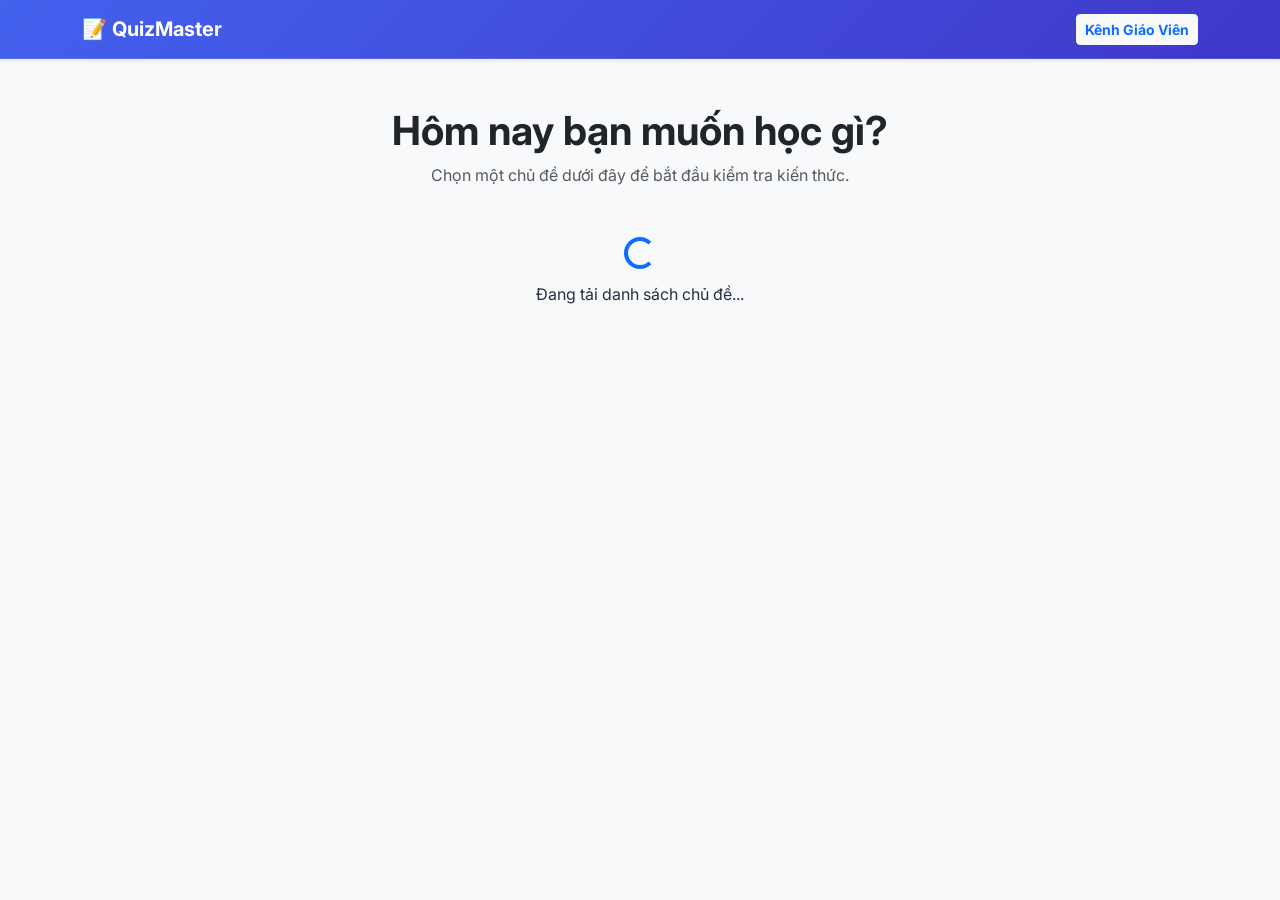
==== index.html @ 3866abd4 "Hoàn thiện giao diện và API" ====
<!doctype html>
<html lang="vi">
  <head>
    <meta charset="UTF-8" />
    <meta name="viewport" content="width=device-width, initial-scale=1.0" />
    <title>QuizMaster - Hệ thống luyện thi</title>
    <link
      href="https://cdn.jsdelivr.net/npm/bootstrap@5.3.0/dist/css/bootstrap.min.css"
      rel="stylesheet"
    />
    <link
      href="https://fonts.googleapis.com/css2?family=Inter:wght@400;600;700&display=swap"
      rel="stylesheet"
    />
    <link
      rel="stylesheet"
      href="https://cdn.jsdelivr.net/npm/bootstrap-icons@1.11.0/font/bootstrap-icons.css"
    />
    <link rel="stylesheet" href="css/style.css" />
  </head>
  <body class="bg-light" style="font-family: &quot;Inter&quot;, sans-serif">
    <nav class="navbar navbar-expand-lg navbar-dark bg-primary shadow-sm mb-5">
      <div class="container">
        <a class="navbar-brand fw-bold" href="index.html">📝 QuizMaster</a>
        <div class="ms-auto">
          <a href="admin.html" class="btn btn-light btn-sm fw-bold text-primary"
            >Kênh Giáo Viên</a
          >
        </div>
      </div>
    </nav>

    <div class="container">
      <div id="topic-container">
        <div class="text-center mb-5">
          <h1 class="fw-bold text-dark">Hôm nay bạn muốn học gì?</h1>
          <p class="text-muted">
            Chọn một chủ đề dưới đây để bắt đầu kiểm tra kiến thức.
          </p>
        </div>
        <div id="topic-list" class="row g-4">
          <div class="col-12 text-center">
            <div class="spinner-border text-primary" role="status"></div>
            <p class="mt-2">Đang tải danh sách chủ đề...</p>
          </div>
        </div>
      </div>

      <div id="quiz-section" class="d-none">
        <div class="row justify-content-center">
          <div class="col-lg-8">
            <div class="card shadow-sm border-0 mb-4">
              <div
                class="card-header bg-white py-3 d-flex justify-content-between align-items-center"
              >
                <h4 id="quiz-title" class="mb-0 fw-bold text-primary">
                  Tiêu đề bài thi
                </h4>
                <span class="badge bg-primary text-white px-3 py-2 border"
                  >Đang diễn ra</span
                >
              </div>
              <div class="card-body p-4">
                <div id="question-container"></div>
                <div class="text-center mt-4">
                  <button
                    id="btn-submit"
                    class="btn btn-success btn-lg px-5 fw-bold shadow"
                  >
                    <i class="bi bi-send-fill"></i> Nộp bài ngay
                  </button>
                </div>
              </div>
            </div>
          </div>
        </div>
      </div>
    </div>

    <div
      class="modal fade"
      id="resultModal"
      data-bs-backdrop="static"
      tabindex="-1"
    >
      <div class="modal-dialog modal-dialog-centered">
        <div class="modal-content border-0 shadow">
          <div class="modal-header bg-primary text-white border-0">
            <h5 class="modal-title fw-bold">Kết quả bài làm</h5>
          </div>
          <div class="modal-body text-center py-5" id="result-body"></div>
          <div class="modal-footer border-0 justify-content-center">
            <button
              type="button"
              class="btn btn-primary px-4 fw-bold"
              onclick="location.reload()"
            >
              <i class="bi bi-arrow-repeat"></i> Hoàn thành & Quay lại
            </button>
          </div>
        </div>
      </div>
    </div>

    <script src="https://code.jquery.com/jquery-3.6.0.min.js"></script>
    <script src="https://cdn.jsdelivr.net/npm/bootstrap@5.3.0/dist/js/bootstrap.bundle.min.js"></script>
    <script src="js/api.js"></script>
    <script src="js/utils.js"></script>
    <script src="js/main.js"></script>
  </body>
</html>
---- css/style.css ----
/* Tông màu chủ đạo */
:root {
    --primary-color: #4361ee;
    --secondary-color: #3f37c9;
    --success-color: #4cc9f0;
    --bg-light: #f8f9fa;
    --text-dark: #2b2d42;
}

body {
    background-color: var(--bg-light);
    color: var(--text-dark);
    line-height: 1.6;
}

/* Navbar hiện đại */
.navbar {
    background: linear-gradient(135deg, var(--primary-color), var(--secondary-color)) !important;
    backdrop-filter: blur(10px);
    border-bottom: 1px solid rgba(255, 255, 255, 0.1);
}

/* Hiệu ứng cho Card chủ đề */
.topic-card {
    border: none;
    border-radius: 15px;
    transition: all 0.3s ease;
    background: #ffffff;
    cursor: pointer;
}

.topic-card:hover {
    transform: translateY(-10px);
    box-shadow: 0 15px 30px rgba(0, 0, 0, 0.1) !important;
}

.topic-icon {
    width: 60px;
    height: 60px;
    background: rgba(67, 97, 238, 0.1);
    color: var(--primary-color);
    border-radius: 50%;
    display: flex;
    align-items: center;
    justify-content: center;
    margin: 0 auto 15px;
    font-size: 1.5rem;
}

/* Giao diện câu hỏi */
.question-card {
    border-radius: 12px;
    border-left: 5px solid var(--primary-color) !important;
    margin-bottom: 20px;
}

.form-check {
    padding: 12px 15px 12px 40px;
    margin-bottom: 10px;
    border-radius: 8px;
    border: 1px solid #edf2f7;
    transition: all 0.2s;
}

.form-check:hover {
    background-color: #f1f5ff;
    border-color: var(--primary-color);
}

.form-check-input:checked+.form-check-label {
    color: var(--primary-color);
    font-weight: 600;
}

/* Nút bấm */
.btn-primary {
    background-color: var(--primary-color);
    border: none;
    border-radius: 8px;
    padding: 10px 25px;
    font-weight: 600;
}

.btn-primary:hover {
    background-color: var(--secondary-color);
    box-shadow: 0 5px 15px rgba(67, 97, 238, 0.4);
}

/* Modal kết quả xịn xò */
.modal-content {
    border-radius: 20px;
    border: none;
}

#result-body h2 {
    font-size: 3rem;
    background: -webkit-linear-gradient(var(--primary-color), var(--success-color));
    -webkit-text-fill-color: transparent;
}
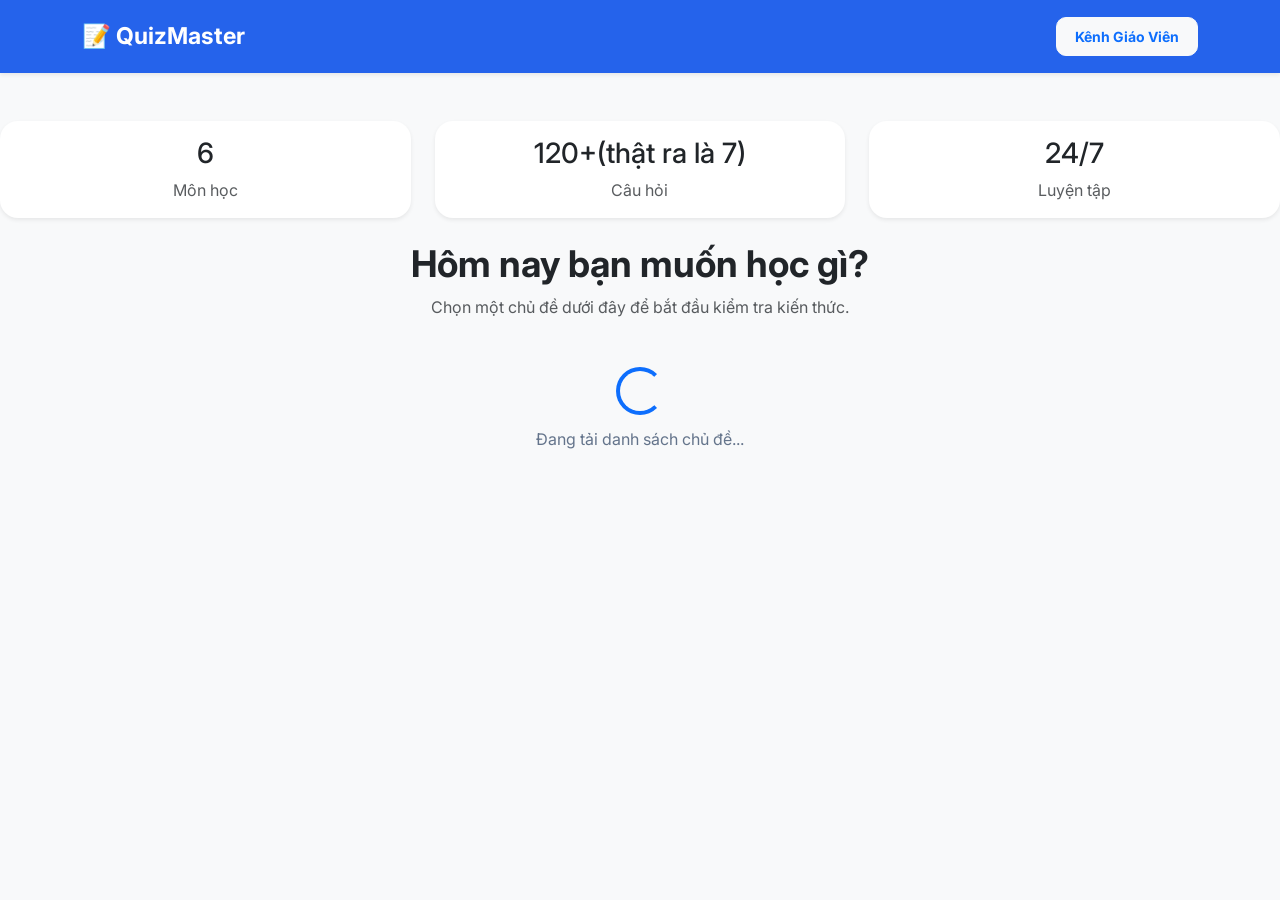
==== commit 6d7758a3: "tiếp tục chỉnh sửa giao diện" ====
--- a/index.html
+++ b/index.html
@@ -29,7 +29,27 @@
         </div>
       </div>
     </nav>
+    <div class="row mb-4">
+      <div class="col-md-4">
+        <div class="card border-0 shadow-sm p-3 text-center">
+          <h3>6</h3>
+          <p class="text-muted mb-0">Môn học</p>
+        </div>
+      </div>
 
+      <div class="col-md-4">
+        <div class="card border-0 shadow-sm p-3 text-center">
+          <h3>120+(thật ra là 7)</h3>
+          <p class="text-muted mb-0">Câu hỏi</p>
+        </div>
+      </div>
+      <div class="col-md-4">
+        <div class="card border-0 shadow-sm p-3 text-center">
+          <h3>24/7</h3>
+          <p class="text-muted mb-0">Luyện tập</p>
+        </div>
+      </div>
+    </div>
     <div class="container">
       <div id="topic-container">
         <div class="text-center mb-5">
--- a/css/style.css
+++ b/css/style.css
@@ -1,99 +1,219 @@
-/* Tông màu chủ đạo */
-:root {
-    --primary-color: #4361ee;
-    --secondary-color: #3f37c9;
-    --success-color: #4cc9f0;
-    --bg-light: #f8f9fa;
-    --text-dark: #2b2d42;
-}
-
+/* ===== BODY ===== */
 body {
-    background-color: var(--bg-light);
-    color: var(--text-dark);
-    line-height: 1.6;
-}
-
-/* Navbar hiện đại */
+  background: #f3f6fb;
+  font-family: "Inter", sans-serif;
+  color: #1e293b;
+}
+
+/* ===== NAVBAR ===== */
 .navbar {
-    background: linear-gradient(135deg, var(--primary-color), var(--secondary-color)) !important;
-    backdrop-filter: blur(10px);
-    border-bottom: 1px solid rgba(255, 255, 255, 0.1);
-}
-
-/* Hiệu ứng cho Card chủ đề */
+  background: #2563eb !important;
+  padding: 14px 0;
+  box-shadow: 0 2px 10px rgba(0, 0, 0, 0.08);
+}
+
+.navbar-brand {
+  font-size: 1.45rem;
+  font-weight: 700;
+}
+
+.navbar .btn-light {
+  border-radius: 10px;
+  font-weight: 600;
+  padding: 8px 18px;
+  transition: 0.2s;
+}
+
+.navbar .btn-light:hover {
+  transform: translateY(-2px);
+}
+
+/* ===== HEADER ===== */
+#topic-container h1 {
+  font-size: 2.3rem;
+  font-weight: 700;
+  color: #0f172a;
+}
+
+#topic-container p {
+  color: #64748b;
+  font-size: 1rem;
+}
+
+/* ===== TOPIC CARD ===== */
 .topic-card {
-    border: none;
-    border-radius: 15px;
-    transition: all 0.3s ease;
-    background: #ffffff;
-    cursor: pointer;
+  background: white;
+  border-radius: 16px;
+  padding: 24px;
+  border: 1px solid #e2e8f0;
+  transition: 0.25s ease;
+  height: 100%;
 }
 
 .topic-card:hover {
-    transform: translateY(-10px);
-    box-shadow: 0 15px 30px rgba(0, 0, 0, 0.1) !important;
+  transform: translateY(-5px);
+  border-color: #2563eb;
+  box-shadow: 0 10px 24px rgba(37, 99, 235, 0.12);
 }
 
 .topic-icon {
-    width: 60px;
-    height: 60px;
-    background: rgba(67, 97, 238, 0.1);
-    color: var(--primary-color);
-    border-radius: 50%;
-    display: flex;
-    align-items: center;
-    justify-content: center;
-    margin: 0 auto 15px;
-    font-size: 1.5rem;
-}
-
-/* Giao diện câu hỏi */
-.question-card {
-    border-radius: 12px;
-    border-left: 5px solid var(--primary-color) !important;
-    margin-bottom: 20px;
-}
-
+  width: 60px;
+  height: 60px;
+  border-radius: 14px;
+  background: #eff6ff;
+  color: #2563eb;
+  display: flex;
+  align-items: center;
+  justify-content: center;
+  font-size: 28px;
+  margin-bottom: 18px;
+}
+
+.topic-title {
+  font-size: 1.2rem;
+  font-weight: 700;
+  margin-bottom: 8px;
+}
+
+.topic-desc {
+  color: #64748b;
+  font-size: 0.95rem;
+  margin-bottom: 18px;
+}
+
+.topic-btn {
+  width: 100%;
+  border-radius: 10px;
+  font-weight: 600;
+  padding: 10px;
+}
+
+/* ===== QUIZ SECTION ===== */
+.card {
+  border: none !important;
+  border-radius: 18px !important;
+  overflow: hidden;
+  box-shadow: 0 4px 18px rgba(0, 0, 0, 0.06);
+}
+
+.card-header {
+  background: white !important;
+  border-bottom: 1px solid #e2e8f0;
+}
+
+#quiz-title {
+  font-size: 1.35rem;
+  font-weight: 700;
+}
+
+.badge {
+  border-radius: 999px;
+  font-size: 0.85rem;
+  padding: 10px 14px;
+}
+
+/* ===== QUESTION ===== */
+.question-box {
+  background: #ffffff;
+  border: 1px solid #e2e8f0;
+  border-radius: 14px;
+  padding: 22px;
+  margin-bottom: 22px;
+}
+
+.question-title {
+  font-size: 1.05rem;
+  font-weight: 700;
+  margin-bottom: 18px;
+  color: #0f172a;
+}
+
+/* ===== ANSWER ===== */
 .form-check {
-    padding: 12px 15px 12px 40px;
-    margin-bottom: 10px;
-    border-radius: 8px;
-    border: 1px solid #edf2f7;
-    transition: all 0.2s;
+  border: 1px solid #dbe4f0;
+  border-radius: 12px;
+  padding: 14px 16px;
+  margin-bottom: 12px;
+  transition: all 0.2s ease;
+  background: #fff;
 }
 
 .form-check:hover {
-    background-color: #f1f5ff;
-    border-color: var(--primary-color);
-}
-
-.form-check-input:checked+.form-check-label {
-    color: var(--primary-color);
-    font-weight: 600;
-}
-
-/* Nút bấm */
-.btn-primary {
-    background-color: var(--primary-color);
-    border: none;
-    border-radius: 8px;
-    padding: 10px 25px;
-    font-weight: 600;
-}
-
-.btn-primary:hover {
-    background-color: var(--secondary-color);
-    box-shadow: 0 5px 15px rgba(67, 97, 238, 0.4);
-}
-
-/* Modal kết quả xịn xò */
+  border-color: #2563eb;
+  background: #f8fbff;
+}
+
+.form-check-input {
+  margin-top: 6px;
+  cursor: pointer;
+}
+
+.form-check-label {
+  width: 100%;
+  cursor: pointer;
+  padding-left: 6px;
+  font-weight: 500;
+}
+
+/* ===== BUTTON ===== */
+#btn-submit {
+  background: #2563eb;
+  border: none;
+  border-radius: 12px;
+  padding: 14px 34px;
+  font-weight: 700;
+  transition: 0.2s;
+}
+
+#btn-submit:hover {
+  background: #1d4ed8;
+  transform: translateY(-2px);
+}
+
+/* ===== RESULT MODAL ===== */
 .modal-content {
-    border-radius: 20px;
-    border: none;
+  border-radius: 20px;
+}
+
+.modal-header {
+  background: #2563eb !important;
 }
 
 #result-body h2 {
-    font-size: 3rem;
-    background: -webkit-linear-gradient(var(--primary-color), var(--success-color));
-    -webkit-text-fill-color: transparent;
-}+  font-size: 2rem;
+  font-weight: 700;
+  color: #2563eb;
+}
+
+#result-body p {
+  color: #64748b;
+}
+
+/* ===== LOADING ===== */
+.spinner-border {
+  width: 3rem;
+  height: 3rem;
+}
+
+/* ===== RESPONSIVE ===== */
+@media (max-width: 768px) {
+  #topic-container h1 {
+    font-size: 1.8rem;
+  }
+
+  .card-body {
+    padding: 20px !important;
+  }
+
+  #btn-submit {
+    width: 100%;
+  }
+}
+.card {
+    transition: all 0.25s ease;
+}
+
+.card:hover {
+    transform: translateY(-6px);
+    box-shadow: 0 12px 24px rgba(0, 0, 0, 0.08)
+};
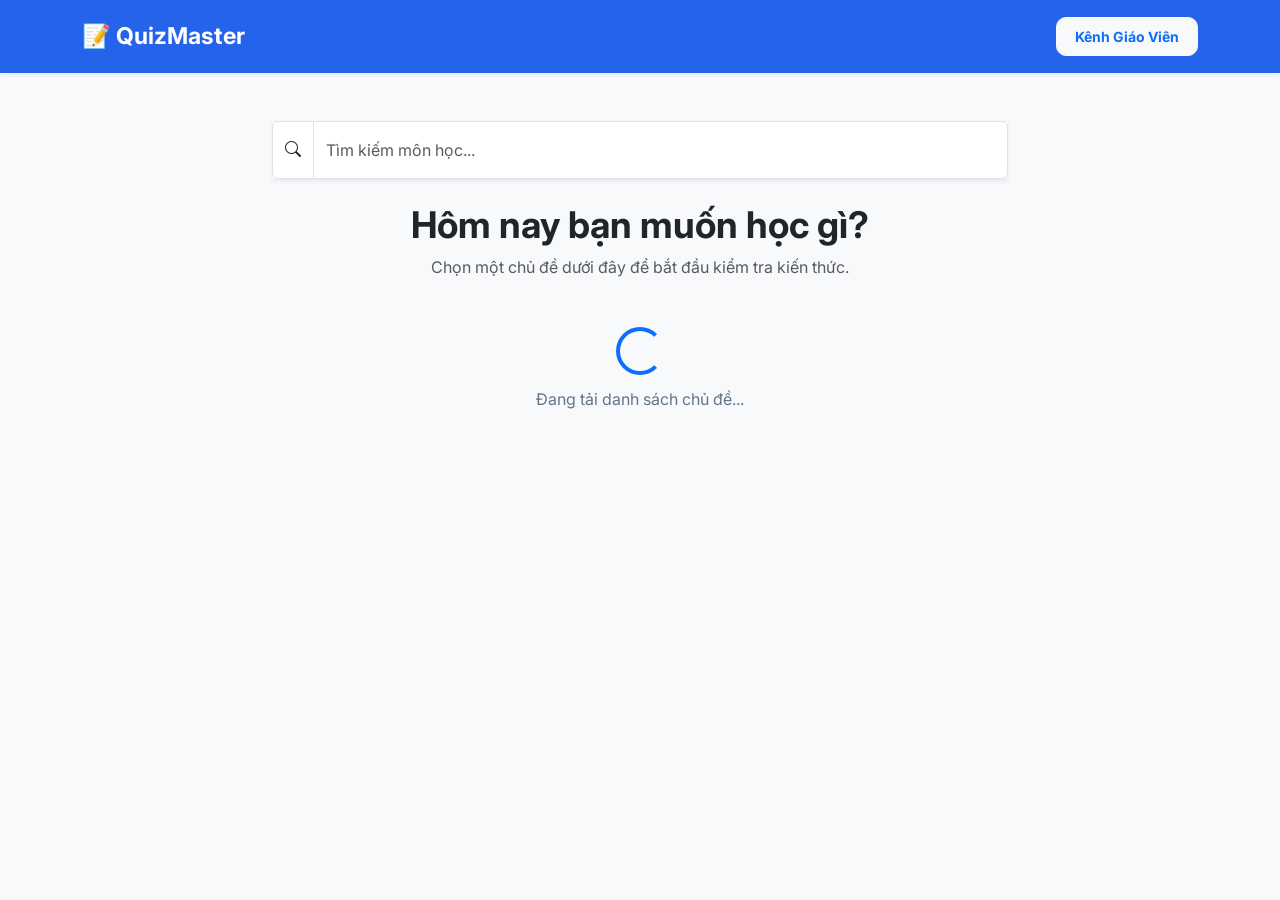
==== commit bbefced2: "thêm thanh tìm kiếm xóa phần thống kê" ====
--- a/index.html
+++ b/index.html
@@ -29,24 +29,21 @@
         </div>
       </div>
     </nav>
-    <div class="row mb-4">
-      <div class="col-md-4">
-        <div class="card border-0 shadow-sm p-3 text-center">
-          <h3>6</h3>
-          <p class="text-muted mb-0">Môn học</p>
-        </div>
-      </div>
+    <div class="container mb-4">
+      <div class="row justify-content-center">
+        <div class="col-md-8">
+          <div class="input-group shadow-sm">
+            <span class="input-group-text bg-white">
+              <i class="bi bi-search"></i>
+            </span>
 
-      <div class="col-md-4">
-        <div class="card border-0 shadow-sm p-3 text-center">
-          <h3>120+(thật ra là 7)</h3>
-          <p class="text-muted mb-0">Câu hỏi</p>
-        </div>
-      </div>
-      <div class="col-md-4">
-        <div class="card border-0 shadow-sm p-3 text-center">
-          <h3>24/7</h3>
-          <p class="text-muted mb-0">Luyện tập</p>
+            <input
+              type="text"
+              id="searchSubject"
+              class="form-control py-3"
+              placeholder="Tìm kiếm môn học..."
+            />
+          </div>
         </div>
       </div>
     </div>
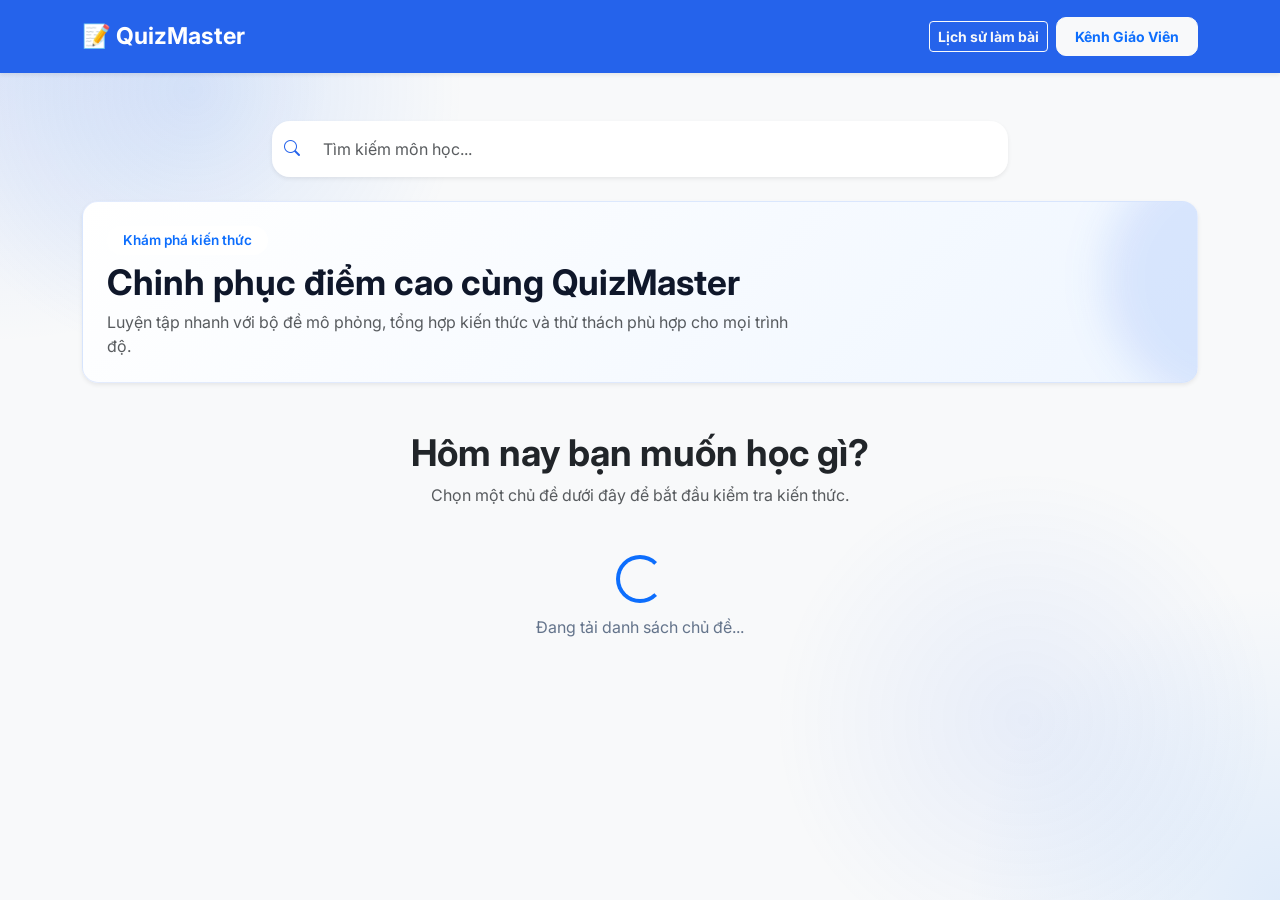
==== commit ea6e5b5c: "sửa lại giao diện thêm thanh tìm kiếm" ====
--- a/index.html
+++ b/index.html
@@ -22,7 +22,14 @@
     <nav class="navbar navbar-expand-lg navbar-dark bg-primary shadow-sm mb-5">
       <div class="container">
         <a class="navbar-brand fw-bold" href="index.html">📝 QuizMaster</a>
-        <div class="ms-auto">
+        <div class="ms-auto d-flex align-items-center gap-2">
+          <button
+            id="historyButton"
+            type="button"
+            class="btn btn-outline-light btn-sm fw-bold"
+          >
+            Lịch sử làm bài
+          </button>
           <a href="admin.html" class="btn btn-light btn-sm fw-bold text-primary"
             >Kênh Giáo Viên</a
           >
@@ -49,6 +56,25 @@
     </div>
     <div class="container">
       <div id="topic-container">
+        <div
+          class="hero-banner position-relative overflow-hidden rounded-4 p-4 mb-5 shadow-sm"
+        >
+          <div class="row align-items-center">
+            <div class="col-lg-8">
+              <span
+                class="badge bg-white text-primary mb-2 py-2 px-3 fw-semibold"
+                >Khám phá kiến thức</span
+              >
+              <h2 class="hero-title fw-bold mb-2">
+                Chinh phục điểm cao cùng QuizMaster
+              </h2>
+              <p class="text-muted mb-0">
+                Luyện tập nhanh với bộ đề mô phỏng, tổng hợp kiến thức và thử
+                thách phù hợp cho mọi trình độ.
+              </p>
+            </div>
+          </div>
+        </div>
         <div class="text-center mb-5">
           <h1 class="fw-bold text-dark">Hôm nay bạn muốn học gì?</h1>
           <p class="text-muted">
@@ -119,6 +145,54 @@
       </div>
     </div>
 
+    <div class="modal fade" id="historyModal" tabindex="-1">
+      <div class="modal-dialog modal-xl modal-dialog-centered">
+        <div class="modal-content border-0 shadow">
+          <div class="modal-header bg-primary text-white border-0">
+            <h5 class="modal-title fw-bold">Lịch sử làm bài</h5>
+            <button
+              type="button"
+              class="btn-close btn-close-white"
+              data-bs-dismiss="modal"
+              aria-label="Đóng"
+            ></button>
+          </div>
+          <div class="modal-body p-4">
+            <div id="history-loading" class="text-center py-5">
+              <div class="spinner-border text-primary" role="status"></div>
+              <p class="mt-3 mb-0">Đang tải lịch sử...</p>
+            </div>
+            <div id="history-content" class="d-none">
+              <div class="table-responsive">
+                <table class="table table-hover align-middle mb-0">
+                  <thead>
+                    <tr>
+                      <th>Ngày giờ</th>
+                      <th>Môn học</th>
+                      <th>Điểm</th>
+                    </tr>
+                  </thead>
+                  <tbody id="history-table-body"></tbody>
+                </table>
+              </div>
+              <p id="history-empty" class="text-muted text-center mt-4 d-none">
+                Chưa có lịch sử làm bài nào.
+              </p>
+            </div>
+          </div>
+          <div class="modal-footer border-0 justify-content-end">
+            <button
+              type="button"
+              class="btn btn-secondary px-4 fw-bold"
+              data-bs-dismiss="modal"
+            >
+              Đóng
+            </button>
+          </div>
+        </div>
+      </div>
+    </div>
+
     <script src="https://code.jquery.com/jquery-3.6.0.min.js"></script>
     <script src="https://cdn.jsdelivr.net/npm/bootstrap@5.3.0/dist/js/bootstrap.bundle.min.js"></script>
     <script src="js/api.js"></script>
--- a/css/style.css
+++ b/css/style.css
@@ -1,8 +1,77 @@
 /* ===== BODY ===== */
 body {
-  background: #f3f6fb;
+  background: radial-gradient(circle at top left, rgba(37, 99, 235, 0.13), transparent 22%),
+              radial-gradient(circle at bottom right, rgba(96, 165, 250, 0.16), transparent 20%),
+              #f8fbff;
   font-family: "Inter", sans-serif;
   color: #1e293b;
+  min-height: 100vh;
+}
+
+body::before {
+  content: "";
+  position: fixed;
+  left: 0;
+  top: 0;
+  width: 100%;
+  height: 100%;
+  pointer-events: none;
+  background-image: radial-gradient(circle at 15% 10%, rgba(59, 130, 246, 0.14), transparent 20%),
+                    radial-gradient(circle at 80% 80%, rgba(37, 99, 235, 0.08), transparent 20%);
+  z-index: -1;
+}
+
+.hero-banner {
+  background: linear-gradient(135deg, #ffffff 0%, #eff6ff 100%);
+  position: relative;
+  overflow: hidden;
+  border: 1px solid rgba(37, 99, 235, 0.12);
+}
+
+.hero-banner::after {
+  content: "";
+  position: absolute;
+  top: -30%;
+  right: -15%;
+  width: 260px;
+  height: 260px;
+  background: rgba(37, 99, 235, 0.12);
+  border-radius: 50%;
+  filter: blur(20px);
+}
+
+.hero-title {
+  font-size: 2.2rem;
+  line-height: 1.1;
+  color: #0f172a;
+}
+
+#topic-container p {
+  color: #475569;
+  font-size: 1rem;
+}
+
+.input-group {
+  border-radius: 18px;
+  overflow: hidden;
+  box-shadow: 0 14px 32px rgba(15, 23, 42, 0.08);
+}
+
+.input-group-text {
+  border: none;
+  background: #ffffff;
+  color: #2563eb;
+}
+
+.form-control {
+  border: none;
+  background: #ffffff;
+  box-shadow: none;
+}
+
+.form-control:focus {
+  border: none;
+  box-shadow: none;
 }
 
 /* ===== NAVBAR ===== */
@@ -197,6 +266,10 @@
 
 /* ===== RESPONSIVE ===== */
 @media (max-width: 768px) {
+  .hero-title {
+    font-size: 1.8rem;
+  }
+
   #topic-container h1 {
     font-size: 1.8rem;
   }
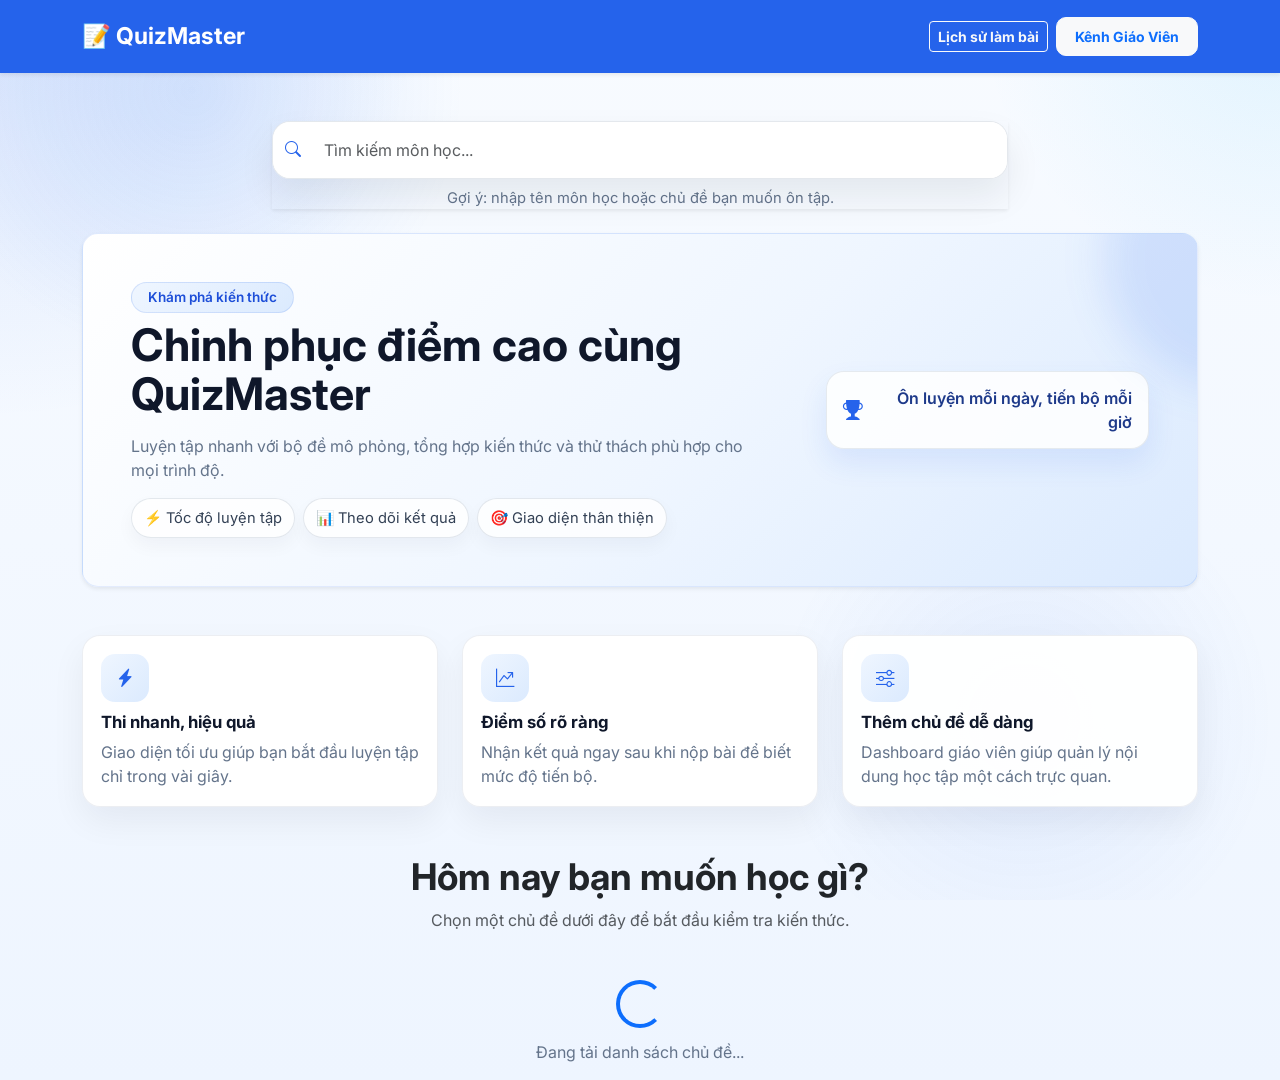
==== commit c95fb626: "Chỉnh sửa giao diện và sửa lỗi khó chọn câu hỏi" ====
--- a/index.html
+++ b/index.html
@@ -39,17 +39,22 @@
     <div class="container mb-4">
       <div class="row justify-content-center">
         <div class="col-md-8">
-          <div class="input-group shadow-sm">
-            <span class="input-group-text bg-white">
-              <i class="bi bi-search"></i>
-            </span>
-
-            <input
-              type="text"
-              id="searchSubject"
-              class="form-control py-3"
-              placeholder="Tìm kiếm môn học..."
-            />
+          <div class="search-shell shadow-sm">
+            <div class="input-group search-box">
+              <span class="input-group-text bg-white">
+                <i class="bi bi-search"></i>
+              </span>
+
+              <input
+                type="text"
+                id="searchSubject"
+                class="form-control py-3"
+                placeholder="Tìm kiếm môn học..."
+              />
+            </div>
+            <p class="search-hint mt-2 mb-0">
+              Gợi ý: nhập tên môn học hoặc chủ đề bạn muốn ôn tập.
+            </p>
           </div>
         </div>
       </div>
@@ -57,22 +62,65 @@
     <div class="container">
       <div id="topic-container">
         <div
-          class="hero-banner position-relative overflow-hidden rounded-4 p-4 mb-5 shadow-sm"
+          class="hero-banner position-relative overflow-hidden rounded-4 p-4 p-md-5 mb-5 shadow-sm"
         >
-          <div class="row align-items-center">
+          <div class="row align-items-center g-4">
             <div class="col-lg-8">
-              <span
-                class="badge bg-white text-primary mb-2 py-2 px-3 fw-semibold"
+              <span class="badge badge-soft mb-2 py-2 px-3 fw-semibold"
                 >Khám phá kiến thức</span
               >
-              <h2 class="hero-title fw-bold mb-2">
+              <h2 class="hero-title fw-bold mb-3">
                 Chinh phục điểm cao cùng QuizMaster
               </h2>
-              <p class="text-muted mb-0">
+              <p class="hero-copy mb-3">
                 Luyện tập nhanh với bộ đề mô phỏng, tổng hợp kiến thức và thử
                 thách phù hợp cho mọi trình độ.
               </p>
-            </div>
+              <div class="d-flex flex-wrap gap-2">
+                <span class="chip">⚡ Tốc độ luyện tập</span>
+                <span class="chip">📊 Theo dõi kết quả</span>
+                <span class="chip">🎯 Giao diện thân thiện</span>
+              </div>
+            </div>
+            <div class="col-lg-4 text-center text-lg-end">
+              <div class="hero-highlight">
+                <i class="bi bi-trophy-fill"></i>
+                <span>Ôn luyện mỗi ngày, tiến bộ mỗi giờ</span>
+              </div>
+            </div>
+          </div>
+        </div>
+
+        <div class="row g-4 mb-5">
+          <div class="col-md-4">
+            <article class="feature-card h-100">
+              <div class="feature-icon">
+                <i class="bi bi-lightning-charge-fill"></i>
+              </div>
+              <h3>Thi nhanh, hiệu quả</h3>
+              <p>
+                Giao diện tối ưu giúp bạn bắt đầu luyện tập chỉ trong vài giây.
+              </p>
+            </article>
+          </div>
+          <div class="col-md-4">
+            <article class="feature-card h-100">
+              <div class="feature-icon">
+                <i class="bi bi-graph-up-arrow"></i>
+              </div>
+              <h3>Điểm số rõ ràng</h3>
+              <p>Nhận kết quả ngay sau khi nộp bài để biết mức độ tiến bộ.</p>
+            </article>
+          </div>
+          <div class="col-md-4">
+            <article class="feature-card h-100">
+              <div class="feature-icon"><i class="bi bi-sliders"></i></div>
+              <h3>Thêm chủ đề dễ dàng</h3>
+              <p>
+                Dashboard giáo viên giúp quản lý nội dung học tập một cách trực
+                quan.
+              </p>
+            </article>
           </div>
         </div>
         <div class="text-center mb-5">
--- a/css/style.css
+++ b/css/style.css
@@ -1,8 +1,9 @@
 /* ===== BODY ===== */
 body {
-  background: radial-gradient(circle at top left, rgba(37, 99, 235, 0.13), transparent 22%),
-              radial-gradient(circle at bottom right, rgba(96, 165, 250, 0.16), transparent 20%),
-              #f8fbff;
+  background:
+    radial-gradient(circle at top left, rgba(37, 99, 235, 0.14), transparent 25%),
+    radial-gradient(circle at top right, rgba(56, 189, 248, 0.12), transparent 18%),
+    linear-gradient(180deg, #f8fbff 0%, #eef5ff 100%);
   font-family: "Inter", sans-serif;
   color: #1e293b;
   min-height: 100vh;
@@ -22,10 +23,11 @@
 }
 
 .hero-banner {
-  background: linear-gradient(135deg, #ffffff 0%, #eff6ff 100%);
+  background: linear-gradient(135deg, #ffffff 0%, #eff6ff 55%, #dbeafe 100%);
   position: relative;
   overflow: hidden;
   border: 1px solid rgba(37, 99, 235, 0.12);
+  box-shadow: 0 18px 40px rgba(30, 41, 59, 0.08);
 }
 
 .hero-banner::after {
@@ -41,9 +43,52 @@
 }
 
 .hero-title {
-  font-size: 2.2rem;
-  line-height: 1.1;
+  font-size: clamp(2rem, 4vw, 2.8rem);
+  line-height: 1.08;
   color: #0f172a;
+}
+
+.hero-copy {
+  color: #475569;
+  font-size: 1.02rem;
+  max-width: 640px;
+}
+
+.badge-soft {
+  background: linear-gradient(135deg, #eff6ff, #dbeafe);
+  color: #1d4ed8;
+  border: 1px solid rgba(37, 99, 235, 0.14);
+}
+
+.chip {
+  display: inline-flex;
+  align-items: center;
+  gap: 6px;
+  border-radius: 999px;
+  background: rgba(255, 255, 255, 0.8);
+  color: #334155;
+  border: 1px solid rgba(148, 163, 184, 0.25);
+  padding: 8px 12px;
+  font-size: 0.92rem;
+  box-shadow: 0 8px 18px rgba(15, 23, 42, 0.04);
+}
+
+.hero-highlight {
+  display: inline-flex;
+  align-items: center;
+  gap: 10px;
+  border-radius: 18px;
+  background: rgba(255, 255, 255, 0.85);
+  border: 1px solid rgba(148, 163, 184, 0.22);
+  padding: 14px 16px;
+  box-shadow: 0 14px 28px rgba(37, 99, 235, 0.10);
+  color: #1e3a8a;
+  font-weight: 600;
+}
+
+.hero-highlight i {
+  font-size: 1.25rem;
+  color: #2563eb;
 }
 
 #topic-container p {
@@ -51,10 +96,24 @@
   font-size: 1rem;
 }
 
-.input-group {
+.search-shell {
+  display: flex;
+  flex-direction: column;
+  align-items: stretch;
+}
+
+.search-box {
   border-radius: 18px;
   overflow: hidden;
-  box-shadow: 0 14px 32px rgba(15, 23, 42, 0.08);
+  border: 1px solid rgba(148, 163, 184, 0.25);
+  box-shadow: 0 18px 36px rgba(15, 23, 42, 0.08);
+  background: rgba(255, 255, 255, 0.95);
+}
+
+.search-hint {
+  color: #64748b;
+  font-size: 0.92rem;
+  text-align: center;
 }
 
 .input-group-text {
@@ -72,6 +131,21 @@
 .form-control:focus {
   border: none;
   box-shadow: none;
+}
+
+#addQuestionModal .form-control,
+#addQuestionModal .form-select {
+  border: 1px solid #d1d5db;
+  border-radius: 14px;
+  background: #f8fafc;
+  transition: border-color 0.2s ease, box-shadow 0.2s ease, background-color 0.2s ease;
+}
+
+#addQuestionModal .form-control:focus,
+#addQuestionModal .form-select:focus {
+  border-color: #2563eb;
+  background: #ffffff;
+  box-shadow: 0 0 0 0.15rem rgba(37, 99, 235, 0.15);
 }
 
 /* ===== NAVBAR ===== */
@@ -111,12 +185,13 @@
 
 /* ===== TOPIC CARD ===== */
 .topic-card {
-  background: white;
-  border-radius: 16px;
+  background: rgba(255, 255, 255, 0.92);
+  border-radius: 20px;
   padding: 24px;
-  border: 1px solid #e2e8f0;
+  border: 1px solid rgba(148, 163, 184, 0.22);
   transition: 0.25s ease;
   height: 100%;
+  backdrop-filter: blur(4px);
 }
 
 .topic-card:hover {
@@ -152,9 +227,44 @@
 
 .topic-btn {
   width: 100%;
-  border-radius: 10px;
+  border-radius: 12px;
   font-weight: 600;
   padding: 10px;
+  box-shadow: 0 10px 18px rgba(37, 99, 235, 0.16);
+}
+
+.feature-card {
+  background: rgba(255, 255, 255, 0.95);
+  border: 1px solid rgba(148, 163, 184, 0.18);
+  border-radius: 18px;
+  padding: 18px;
+  box-shadow: 0 14px 34px rgba(15, 23, 42, 0.06);
+}
+
+.feature-card h3 {
+  font-size: 1.05rem;
+  font-weight: 700;
+  color: #0f172a;
+  margin-bottom: 8px;
+}
+
+.feature-card p {
+  color: #64748b;
+  margin-bottom: 0;
+  font-size: 0.96rem;
+}
+
+.feature-icon {
+  width: 48px;
+  height: 48px;
+  border-radius: 14px;
+  display: inline-flex;
+  align-items: center;
+  justify-content: center;
+  background: linear-gradient(135deg, #eff6ff, #dbeafe);
+  color: #2563eb;
+  font-size: 1.15rem;
+  margin-bottom: 10px;
 }
 
 /* ===== QUIZ SECTION ===== */
@@ -179,6 +289,22 @@
   border-radius: 999px;
   font-size: 0.85rem;
   padding: 10px 14px;
+}
+
+.admin-action-btn {
+  width: 42px;
+  height: 42px;
+  padding: 0;
+  border-radius: 12px;
+  display: inline-flex;
+  align-items: center;
+  justify-content: center;
+  transition: transform 0.2s ease, box-shadow 0.2s ease;
+}
+
+.admin-action-btn:hover {
+  transform: translateY(-1px);
+  box-shadow: 0 6px 12px rgba(15, 23, 42, 0.12);
 }
 
 /* ===== QUESTION ===== */
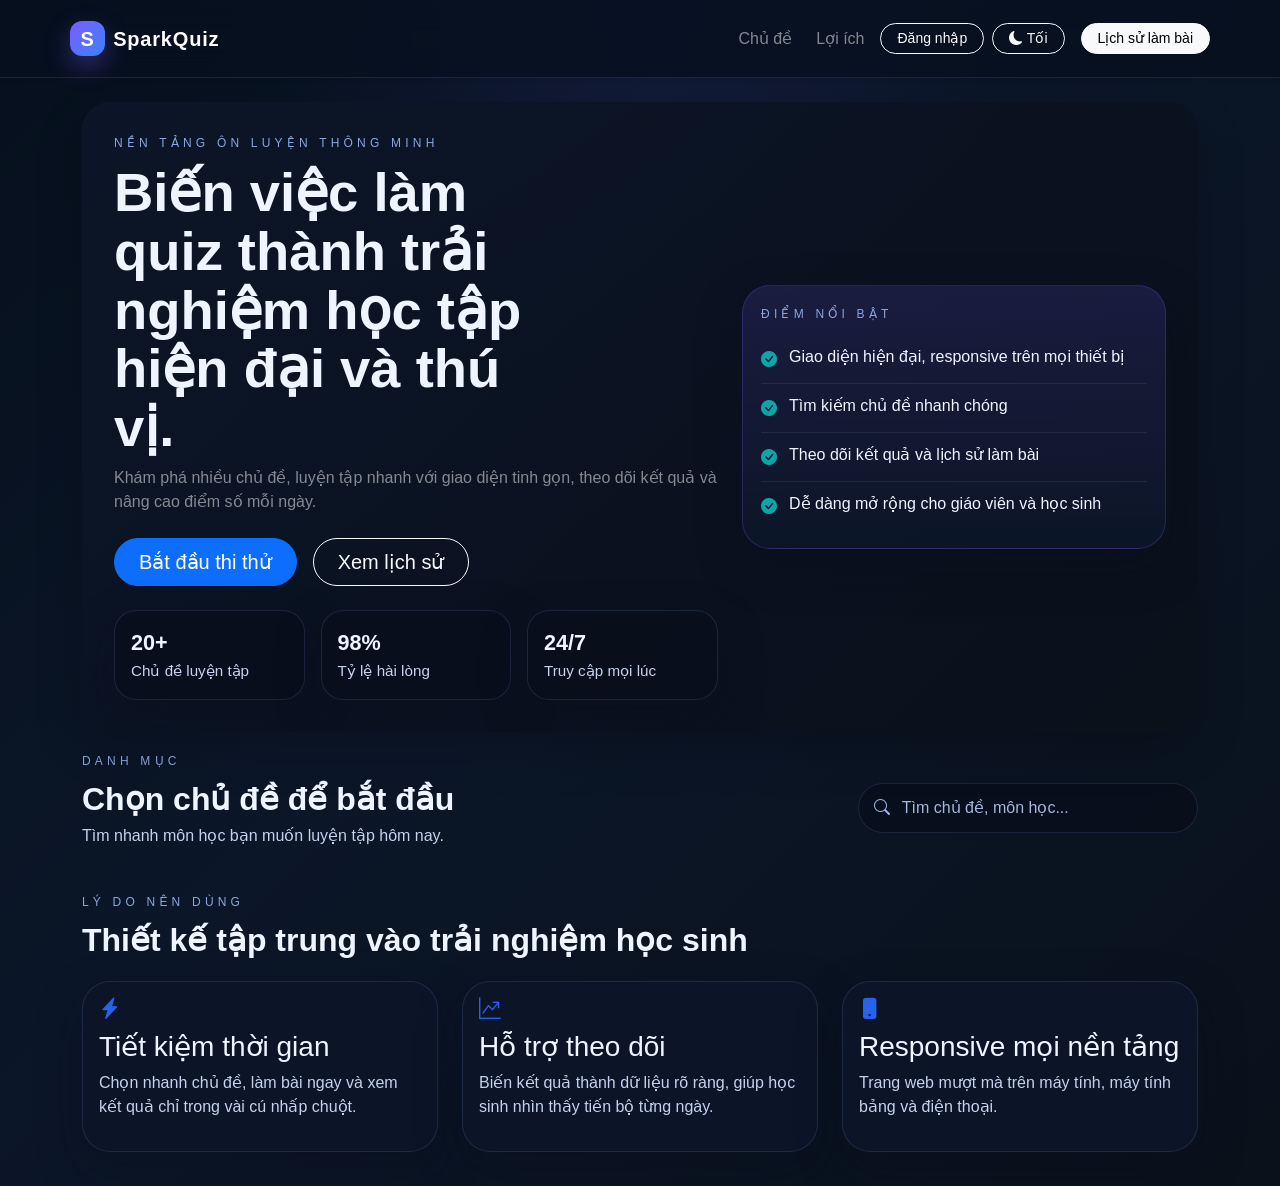
==== commit 7638dff5: "sửa toàn diện phần giao diện" ====
--- a/index.html
+++ b/index.html
@@ -3,13 +3,13 @@
   <head>
     <meta charset="UTF-8" />
     <meta name="viewport" content="width=device-width, initial-scale=1.0" />
-    <title>QuizMaster - Hệ thống luyện thi</title>
+    <meta
+      name="description"
+      content="SparkQuiz - Nền tảng làm bài trắc nghiệm trực tuyến, luyện tập chủ đề và theo dõi lịch sử kết quả một cách chuyên nghiệp."
+    />
+    <title>SparkQuiz | Luyện tập trắc nghiệm chuyên nghiệp</title>
     <link
       href="https://cdn.jsdelivr.net/npm/bootstrap@5.3.0/dist/css/bootstrap.min.css"
-      rel="stylesheet"
-    />
-    <link
-      href="https://fonts.googleapis.com/css2?family=Inter:wght@400;600;700&display=swap"
       rel="stylesheet"
     />
     <link
@@ -18,224 +18,339 @@
     />
     <link rel="stylesheet" href="css/style.css" />
   </head>
-  <body class="bg-light" style="font-family: &quot;Inter&quot;, sans-serif">
-    <nav class="navbar navbar-expand-lg navbar-dark bg-primary shadow-sm mb-5">
-      <div class="container">
-        <a class="navbar-brand fw-bold" href="index.html">📝 QuizMaster</a>
-        <div class="ms-auto d-flex align-items-center gap-2">
+  <body>
+    <div class="page-shell">
+      <header class="site-header shadow-sm">
+        <nav class="navbar navbar-expand-lg container py-3">
+          <a
+            class="navbar-brand d-flex align-items-center gap-2 fw-bold text-white"
+            href="index.html"
+          >
+            <span class="brand-mark">S</span>
+            <span>SparkQuiz</span>
+          </a>
           <button
-            id="historyButton"
+            class="navbar-toggler border-0"
             type="button"
-            class="btn btn-outline-light btn-sm fw-bold"
+            data-bs-toggle="collapse"
+            data-bs-target="#mainNav"
+            aria-controls="mainNav"
+            aria-expanded="false"
+            aria-label="Toggle navigation"
           >
-            Lịch sử làm bài
+            <i class="bi bi-list text-white fs-4"></i>
           </button>
-          <a href="admin.html" class="btn btn-light btn-sm fw-bold text-primary"
-            >Kênh Giáo Viên</a
+          <div class="collapse navbar-collapse" id="mainNav">
+            <ul class="navbar-nav ms-auto align-items-lg-center gap-2">
+              <li class="nav-item">
+                <a class="nav-link text-white-50" href="#topics">Chủ đề</a>
+              </li>
+              <li class="nav-item">
+                <a class="nav-link text-white-50" href="#why">Lợi ích</a>
+              </li>
+              <li class="nav-item">
+                <button
+                  id="openAdminLoginBtn"
+                  class="btn btn-outline-light btn-sm rounded-pill px-3"
+                  type="button"
+                >
+                  Đăng nhập
+                </button>
+              </li>
+              <li class="nav-item">
+                <button
+                  id="themeToggle"
+                  class="btn btn-outline-light btn-sm rounded-pill px-3 me-2"
+                  type="button"
+                  aria-label="Chuyển giao diện sáng/tối"
+                >
+                  <i class="bi bi-moon-fill"></i> Tối
+                </button>
+              </li>
+              <li class="nav-item">
+                <button
+                  id="historyButton"
+                  class="btn btn-light btn-sm rounded-pill px-3"
+                >
+                  Lịch sử làm bài
+                </button>
+              </li>
+            </ul>
+          </div>
+        </nav>
+      </header>
+
+      <main class="container py-4">
+        <section class="hero card border-0 shadow-lg overflow-hidden">
+          <div class="row g-4 align-items-center">
+            <div class="col-lg-7">
+              <p class="eyebrow">Nền tảng ôn luyện thông minh</p>
+              <h1 class="hero-title">
+                Biến việc làm quiz thành trải nghiệm học tập hiện đại và thú vị.
+              </h1>
+              <p class="hero-copy text-white-50 mb-4">
+                Khám phá nhiều chủ đề, luyện tập nhanh với giao diện tinh gọn,
+                theo dõi kết quả và nâng cao điểm số mỗi ngày.
+              </p>
+              <div class="d-flex flex-wrap gap-3 mb-4">
+                <a
+                  class="btn btn-primary btn-lg rounded-pill px-4"
+                  href="#topics"
+                  >Bắt đầu thi thử</a
+                >
+                <button
+                  id="historyButtonSecondary"
+                  class="btn btn-outline-light btn-lg rounded-pill px-4"
+                >
+                  Xem lịch sử
+                </button>
+              </div>
+              <div class="stat-grid">
+                <article class="stat-card">
+                  <strong>20+</strong>
+                  <span>Chủ đề luyện tập</span>
+                </article>
+                <article class="stat-card">
+                  <strong>98%</strong>
+                  <span>Tỷ lệ hài lòng</span>
+                </article>
+                <article class="stat-card">
+                  <strong>24/7</strong>
+                  <span>Truy cập mọi lúc</span>
+                </article>
+              </div>
+            </div>
+            <div class="col-lg-5">
+              <div class="feature-card">
+                <p class="eyebrow">Điểm nổi bật</p>
+                <ul class="feature-list list-unstyled mb-0">
+                  <li>
+                    <i class="bi bi-check-circle-fill"></i> Giao diện hiện đại,
+                    responsive trên mọi thiết bị
+                  </li>
+                  <li>
+                    <i class="bi bi-check-circle-fill"></i> Tìm kiếm chủ đề
+                    nhanh chóng
+                  </li>
+                  <li>
+                    <i class="bi bi-check-circle-fill"></i> Theo dõi kết quả và
+                    lịch sử làm bài
+                  </li>
+                  <li>
+                    <i class="bi bi-check-circle-fill"></i> Dễ dàng mở rộng cho
+                    giáo viên và học sinh
+                  </li>
+                </ul>
+              </div>
+            </div>
+          </div>
+        </section>
+
+        <section id="topics" class="section-block">
+          <div
+            class="section-heading d-flex flex-column flex-lg-row justify-content-between align-items-lg-center gap-3"
           >
-        </div>
-      </div>
-    </nav>
-    <div class="container mb-4">
-      <div class="row justify-content-center">
-        <div class="col-md-8">
-          <div class="search-shell shadow-sm">
-            <div class="input-group search-box">
-              <span class="input-group-text bg-white">
-                <i class="bi bi-search"></i>
-              </span>
-
+            <div>
+              <p class="eyebrow">Danh mục</p>
+              <h2 class="section-title">Chọn chủ đề để bắt đầu</h2>
+              <p class="section-copy">
+                Tìm nhanh môn học bạn muốn luyện tập hôm nay.
+              </p>
+            </div>
+            <label class="search-box" for="searchSubject">
+              <i class="bi bi-search"></i>
               <input
+                id="searchSubject"
+                type="search"
+                placeholder="Tìm chủ đề, môn học..."
+              />
+            </label>
+          </div>
+
+          <div id="topic-container" class="row g-4">
+            <div id="topic-list" class="row g-4 w-100"></div>
+          </div>
+
+          <article
+            id="quiz-section"
+            class="quiz-card card border-0 shadow-sm d-none mt-4"
+          >
+            <div class="card-body p-4 p-lg-5">
+              <p class="eyebrow">Làm bài</p>
+              <div
+                class="d-flex flex-column flex-lg-row justify-content-between gap-3 align-items-lg-center mb-4"
+              >
+                <div>
+                  <h3 id="quiz-title" class="mb-1">Chủ đề hiện tại</h3>
+                  <p class="text-muted mb-0">
+                    Chọn đáp án đúng nhất để hoàn thành bài kiểm tra.
+                  </p>
+                </div>
+                <button
+                  id="btn-back-topics"
+                  type="button"
+                  class="btn btn-outline-secondary rounded-pill"
+                >
+                  Quay lại danh sách
+                </button>
+              </div>
+              <div id="question-container" class="quiz-question-stack"></div>
+              <div class="d-flex justify-content-end mt-4">
+                <button
+                  id="btn-submit"
+                  type="button"
+                  class="btn btn-primary btn-lg rounded-pill px-4"
+                >
+                  Nộp bài
+                </button>
+              </div>
+            </div>
+          </article>
+        </section>
+
+        <section id="why" class="section-block">
+          <div class="section-heading mb-4">
+            <p class="eyebrow">Lý do nên dùng</p>
+            <h2 class="section-title">
+              Thiết kế tập trung vào trải nghiệm học sinh
+            </h2>
+          </div>
+          <div class="row g-4">
+            <article class="col-md-4">
+              <div class="info-card h-100">
+                <i class="bi bi-lightning-charge-fill info-icon"></i>
+                <h3>Tiết kiệm thời gian</h3>
+                <p>
+                  Chọn nhanh chủ đề, làm bài ngay và xem kết quả chỉ trong vài
+                  cú nhấp chuột.
+                </p>
+              </div>
+            </article>
+            <article class="col-md-4">
+              <div class="info-card h-100">
+                <i class="bi bi-graph-up-arrow info-icon"></i>
+                <h3>Hỗ trợ theo dõi</h3>
+                <p>
+                  Biến kết quả thành dữ liệu rõ ràng, giúp học sinh nhìn thấy
+                  tiến bộ từng ngày.
+                </p>
+              </div>
+            </article>
+            <article class="col-md-4">
+              <div class="info-card h-100">
+                <i class="bi bi-phone-fill info-icon"></i>
+                <h3>Responsive mọi nền tảng</h3>
+                <p>
+                  Trang web mượt mà trên máy tính, máy tính bảng và điện thoại.
+                </p>
+              </div>
+            </article>
+          </div>
+        </section>
+      </main>
+    </div>
+
+    <div
+      class="modal fade admin-login-modal"
+      id="adminLoginModal"
+      tabindex="-1"
+      aria-hidden="true"
+    >
+      <div class="modal-dialog modal-dialog-centered modal-md">
+        <div class="modal-content rounded-4 border-0 shadow-lg overflow-hidden">
+          <div class="modal-header border-0 pb-0">
+            <div>
+              <p class="eyebrow mb-1">Quản trị viên</p>
+              <h5 class="modal-title fw-bold">Đăng nhập</h5>
+            </div>
+            <button
+              type="button"
+              class="btn-close"
+              data-bs-dismiss="modal"
+              aria-label="Close"
+            ></button>
+          </div>
+          <div class="modal-body p-4 pt-2">
+            <form id="adminLoginForm" class="admin-login-form">
+              <label class="form-label">Tên đăng nhập</label>
+              <input
+                id="adminUsername"
                 type="text"
-                id="searchSubject"
-                class="form-control py-3"
-                placeholder="Tìm kiếm môn học..."
+                class="form-control"
+                placeholder="admin"
+                required
               />
-            </div>
-            <p class="search-hint mt-2 mb-0">
-              Gợi ý: nhập tên môn học hoặc chủ đề bạn muốn ôn tập.
-            </p>
+              <label class="form-label mt-3">Mật khẩu</label>
+              <input
+                id="adminPassword"
+                type="password"
+                class="form-control"
+                placeholder="••••••••"
+                required
+              />
+              <div id="adminLoginError" class="text-danger small mt-2 d-none">
+                Tên đăng nhập hoặc mật khẩu không đúng.
+              </div>
+              <button
+                type="submit"
+                class="btn btn-primary rounded-pill px-4 mt-4 w-100"
+              >
+                Đăng nhập
+              </button>
+            </form>
           </div>
         </div>
       </div>
     </div>
-    <div class="container">
-      <div id="topic-container">
-        <div
-          class="hero-banner position-relative overflow-hidden rounded-4 p-4 p-md-5 mb-5 shadow-sm"
-        >
-          <div class="row align-items-center g-4">
-            <div class="col-lg-8">
-              <span class="badge badge-soft mb-2 py-2 px-3 fw-semibold"
-                >Khám phá kiến thức</span
-              >
-              <h2 class="hero-title fw-bold mb-3">
-                Chinh phục điểm cao cùng QuizMaster
-              </h2>
-              <p class="hero-copy mb-3">
-                Luyện tập nhanh với bộ đề mô phỏng, tổng hợp kiến thức và thử
-                thách phù hợp cho mọi trình độ.
-              </p>
-              <div class="d-flex flex-wrap gap-2">
-                <span class="chip">⚡ Tốc độ luyện tập</span>
-                <span class="chip">📊 Theo dõi kết quả</span>
-                <span class="chip">🎯 Giao diện thân thiện</span>
-              </div>
-            </div>
-            <div class="col-lg-4 text-center text-lg-end">
-              <div class="hero-highlight">
-                <i class="bi bi-trophy-fill"></i>
-                <span>Ôn luyện mỗi ngày, tiến bộ mỗi giờ</span>
-              </div>
-            </div>
-          </div>
-        </div>
-
-        <div class="row g-4 mb-5">
-          <div class="col-md-4">
-            <article class="feature-card h-100">
-              <div class="feature-icon">
-                <i class="bi bi-lightning-charge-fill"></i>
-              </div>
-              <h3>Thi nhanh, hiệu quả</h3>
-              <p>
-                Giao diện tối ưu giúp bạn bắt đầu luyện tập chỉ trong vài giây.
-              </p>
-            </article>
-          </div>
-          <div class="col-md-4">
-            <article class="feature-card h-100">
-              <div class="feature-icon">
-                <i class="bi bi-graph-up-arrow"></i>
-              </div>
-              <h3>Điểm số rõ ràng</h3>
-              <p>Nhận kết quả ngay sau khi nộp bài để biết mức độ tiến bộ.</p>
-            </article>
-          </div>
-          <div class="col-md-4">
-            <article class="feature-card h-100">
-              <div class="feature-icon"><i class="bi bi-sliders"></i></div>
-              <h3>Thêm chủ đề dễ dàng</h3>
-              <p>
-                Dashboard giáo viên giúp quản lý nội dung học tập một cách trực
-                quan.
-              </p>
-            </article>
-          </div>
-        </div>
-        <div class="text-center mb-5">
-          <h1 class="fw-bold text-dark">Hôm nay bạn muốn học gì?</h1>
-          <p class="text-muted">
-            Chọn một chủ đề dưới đây để bắt đầu kiểm tra kiến thức.
-          </p>
-        </div>
-        <div id="topic-list" class="row g-4">
-          <div class="col-12 text-center">
-            <div class="spinner-border text-primary" role="status"></div>
-            <p class="mt-2">Đang tải danh sách chủ đề...</p>
-          </div>
-        </div>
-      </div>
-
-      <div id="quiz-section" class="d-none">
-        <div class="row justify-content-center">
-          <div class="col-lg-8">
-            <div class="card shadow-sm border-0 mb-4">
-              <div
-                class="card-header bg-white py-3 d-flex justify-content-between align-items-center"
-              >
-                <h4 id="quiz-title" class="mb-0 fw-bold text-primary">
-                  Tiêu đề bài thi
-                </h4>
-                <span class="badge bg-primary text-white px-3 py-2 border"
-                  >Đang diễn ra</span
-                >
-              </div>
-              <div class="card-body p-4">
-                <div id="question-container"></div>
-                <div class="text-center mt-4">
-                  <button
-                    id="btn-submit"
-                    class="btn btn-success btn-lg px-5 fw-bold shadow"
-                  >
-                    <i class="bi bi-send-fill"></i> Nộp bài ngay
-                  </button>
-                </div>
-              </div>
-            </div>
-          </div>
+
+    <div class="modal fade" id="resultModal" tabindex="-1" aria-hidden="true">
+      <div class="modal-dialog modal-dialog-centered">
+        <div class="modal-content rounded-4 border-0 shadow-lg">
+          <div class="modal-header border-0 pb-0">
+            <h5 class="modal-title fw-bold">Kết quả làm bài</h5>
+            <button
+              type="button"
+              class="btn-close"
+              data-bs-dismiss="modal"
+              aria-label="Close"
+            ></button>
+          </div>
+          <div class="modal-body text-center" id="result-body"></div>
         </div>
       </div>
     </div>
 
-    <div
-      class="modal fade"
-      id="resultModal"
-      data-bs-backdrop="static"
-      tabindex="-1"
-    >
-      <div class="modal-dialog modal-dialog-centered">
-        <div class="modal-content border-0 shadow">
-          <div class="modal-header bg-primary text-white border-0">
-            <h5 class="modal-title fw-bold">Kết quả bài làm</h5>
-          </div>
-          <div class="modal-body text-center py-5" id="result-body"></div>
-          <div class="modal-footer border-0 justify-content-center">
-            <button
-              type="button"
-              class="btn btn-primary px-4 fw-bold"
-              onclick="location.reload()"
-            >
-              <i class="bi bi-arrow-repeat"></i> Hoàn thành & Quay lại
-            </button>
-          </div>
-        </div>
-      </div>
-    </div>
-
-    <div class="modal fade" id="historyModal" tabindex="-1">
-      <div class="modal-dialog modal-xl modal-dialog-centered">
-        <div class="modal-content border-0 shadow">
-          <div class="modal-header bg-primary text-white border-0">
+    <div class="modal fade" id="historyModal" tabindex="-1" aria-hidden="true">
+      <div class="modal-dialog modal-lg modal-dialog-centered">
+        <div class="modal-content rounded-4 border-0 shadow-lg">
+          <div class="modal-header border-0 pb-0">
             <h5 class="modal-title fw-bold">Lịch sử làm bài</h5>
             <button
               type="button"
-              class="btn-close btn-close-white"
+              class="btn-close"
               data-bs-dismiss="modal"
-              aria-label="Đóng"
+              aria-label="Close"
             ></button>
           </div>
-          <div class="modal-body p-4">
-            <div id="history-loading" class="text-center py-5">
-              <div class="spinner-border text-primary" role="status"></div>
-              <p class="mt-3 mb-0">Đang tải lịch sử...</p>
-            </div>
+          <div class="modal-body">
+            <div id="history-loading" class="text-center py-3">Đang tải...</div>
             <div id="history-content" class="d-none">
               <div class="table-responsive">
-                <table class="table table-hover align-middle mb-0">
-                  <thead>
+                <table class="table align-middle mb-0">
+                  <thead class="table-light">
                     <tr>
-                      <th>Ngày giờ</th>
-                      <th>Môn học</th>
-                      <th>Điểm</th>
+                      <th>Thời gian</th>
+                      <th>Chủ đề</th>
+                      <th>Điểm số</th>
                     </tr>
                   </thead>
                   <tbody id="history-table-body"></tbody>
                 </table>
               </div>
-              <p id="history-empty" class="text-muted text-center mt-4 d-none">
-                Chưa có lịch sử làm bài nào.
-              </p>
-            </div>
-          </div>
-          <div class="modal-footer border-0 justify-content-end">
-            <button
-              type="button"
-              class="btn btn-secondary px-4 fw-bold"
-              data-bs-dismiss="modal"
-            >
-              Đóng
-            </button>
+            </div>
+            <div id="history-empty" class="d-none text-center text-muted py-3">
+              Chưa có kết quả nào được lưu.
+            </div>
           </div>
         </div>
       </div>
@@ -244,7 +359,74 @@
     <script src="https://code.jquery.com/jquery-3.6.0.min.js"></script>
     <script src="https://cdn.jsdelivr.net/npm/bootstrap@5.3.0/dist/js/bootstrap.bundle.min.js"></script>
     <script src="js/api.js"></script>
-    <script src="js/utils.js"></script>
     <script src="js/main.js"></script>
+    <script>
+      const themeToggle = document.getElementById("themeToggle");
+      const savedTheme = localStorage.getItem("spark-theme") || "dark";
+
+      function applyTheme(theme) {
+        document.body.dataset.theme = theme;
+        if (!themeToggle) return;
+
+        const isDark = theme === "dark";
+        themeToggle.innerHTML = isDark
+          ? '<i class="bi bi-moon-fill"></i> Tối'
+          : '<i class="bi bi-sun-fill"></i> Sáng';
+      }
+
+      applyTheme(savedTheme);
+
+      themeToggle?.addEventListener("click", function () {
+        const nextTheme =
+          document.body.dataset.theme === "dark" ? "light" : "dark";
+        localStorage.setItem("spark-theme", nextTheme);
+        applyTheme(nextTheme);
+      });
+
+      document
+        .getElementById("btn-back-topics")
+        ?.addEventListener("click", function () {
+          document.getElementById("topic-container").classList.remove("d-none");
+          document.getElementById("quiz-section").classList.add("d-none");
+        });
+
+      document
+        .getElementById("historyButtonSecondary")
+        ?.addEventListener("click", function () {
+          document.getElementById("historyButton")?.click();
+        });
+
+      const adminLoginForm = document.getElementById("adminLoginForm");
+      const adminLoginError = document.getElementById("adminLoginError");
+      const adminUsernameInput = document.getElementById("adminUsername");
+      const adminPasswordInput = document.getElementById("adminPassword");
+
+      document
+        .getElementById("openAdminLoginBtn")
+        ?.addEventListener("click", function () {
+          adminLoginError.classList.add("d-none");
+          adminLoginForm.reset();
+          new bootstrap.Modal(
+            document.getElementById("adminLoginModal"),
+          ).show();
+        });
+
+      adminLoginForm?.addEventListener("submit", function (event) {
+        event.preventDefault();
+
+        const username = adminUsernameInput.value.trim();
+        const password = adminPasswordInput.value.trim();
+
+        if (
+          username === "Nhatdl207@" &&
+          password === "nanachicute104201910122007<3"
+        ) {
+          window.location.href = "admin.html";
+          return;
+        }
+
+        adminLoginError.classList.remove("d-none");
+      });
+    </script>
   </body>
 </html>
--- a/css/style.css
+++ b/css/style.css
@@ -1,418 +1,625 @@
-/* ===== BODY ===== */
+:root {
+  --bg-start: #06101d;
+  --bg-mid: #0b1628;
+  --bg-end: #09111b;
+  --header-bg: rgba(7, 17, 31, 0.82);
+  --panel: rgba(8, 15, 28, 0.78);
+  --panel-2: rgba(12, 22, 40, 0.96);
+  --line: rgba(146, 179, 255, 0.14);
+  --text: #eff5ff;
+  --muted: #c6d2ed;
+  --primary: #7c5cff;
+  --primary-2: #2dd4bf;
+  --success: #22c55e;
+  --shadow: 0 18px 45px rgba(8, 15, 28, 0.35);
+}
+
+body[data-theme="light"] {
+  --bg-start: #f4f7ff;
+  --bg-mid: #ffffff;
+  --bg-end: #edf3ff;
+  --header-bg: rgba(255, 255, 255, 0.92);
+  --panel: rgba(255, 255, 255, 0.96);
+  --panel-2: rgba(246, 249, 255, 0.98);
+  --line: rgba(15, 23, 42, 0.10);
+  --text: #1f2937;
+  --muted: #52607a;
+  --primary: #6f62ff;
+  --primary-2: #0ea5a8;
+  --success: #16a34a;
+  --shadow: 0 18px 36px rgba(15, 23, 42, 0.10);
+}
+
+body[data-theme="light"] .text-white,
+body[data-theme="light"] .text-white-50,
+body[data-theme="light"] .navbar-brand,
+body[data-theme="light"] .nav-link,
+body[data-theme="light"] .btn-outline-light,
+body[data-theme="light"] .btn-light,
+body[data-theme="light"] .btn-outline-secondary {
+  color: #243042 !important;
+}
+
+body[data-theme="light"] .btn-outline-light,
+body[data-theme="light"] .btn-light,
+body[data-theme="light"] .btn-outline-secondary {
+  background-color: var(--panel);
+  border-color: var(--line);
+}
+
+body[data-theme="light"] .btn-outline-light:hover,
+body[data-theme="light"] .btn-light:hover,
+body[data-theme="light"] .btn-outline-secondary:hover {
+  background-color: rgba(111, 98, 255, 0.10);
+  color: var(--text) !important;
+}
+
+* { box-sizing: border-box; }
+
+html { scroll-behavior: smooth; }
+
 body {
+  margin: 0;
+  min-height: 100vh;
+  font-family: "Segoe UI", Tahoma, Geneva, Verdana, sans-serif;
+  color: var(--text);
   background:
-    radial-gradient(circle at top left, rgba(37, 99, 235, 0.14), transparent 25%),
-    radial-gradient(circle at top right, rgba(56, 189, 248, 0.12), transparent 18%),
-    linear-gradient(180deg, #f8fbff 0%, #eef5ff 100%);
-  font-family: "Inter", sans-serif;
-  color: #1e293b;
+    radial-gradient(circle at top, rgba(111, 98, 255, 0.10), transparent 28%),
+    linear-gradient(135deg, var(--bg-start) 0%, var(--bg-mid) 45%, var(--bg-end) 100%);
+  transition: background 0.25s ease, color 0.25s ease;
+}
+
+img { display: block; max-width: 100%; }
+
+.page-shell {
+  transition: filter 0.25s ease;
+}
+
+body.modal-open .page-shell {
+  filter: blur(4px);
+}
+
+.page-shell {
+  transition: filter 0.25s ease;
+}
+
+body.modal-open .page-shell {
+  filter: blur(4px);
+}
+
+.site-header {
+  position: sticky;
+  top: 0;
+  z-index: 1000;
+  background: var(--header-bg);
+  backdrop-filter: blur(16px);
+  border-bottom: 1px solid var(--line);
+}
+
+.navbar-brand { letter-spacing: 0.04em; }
+
+.brand-mark {
+  display: inline-grid;
+  place-items: center;
+  width: 2.2rem;
+  height: 2.2rem;
+  border-radius: 12px;
+  background: linear-gradient(135deg, var(--primary), #3b82f6);
+  box-shadow: 0 10px 24px rgba(124, 92, 255, 0.35);
+}
+
+.hero,
+.section-block .info-card,
+.quiz-card,
+.feature-card,
+.topic-card {
+  border-radius: 28px;
+}
+
+.hero {
+  padding: 2rem;
+  background:
+    linear-gradient(135deg, var(--panel-2) 0%, rgba(10, 18, 32, 0.96) 55%, var(--bg-end) 100%);
+  border: 1px solid var(--line);
+  box-shadow: var(--shadow);
+}
+
+.eyebrow {
+  text-transform: uppercase;
+  letter-spacing: 0.35em;
+  font-size: 0.75rem;
+  color: #8aa5df;
+  margin-bottom: 0.75rem;
+}
+
+.hero-title,
+.section-title {
+  font-weight: 800;
+  line-height: 1.08;
+  color: var(--text);
+}
+
+.hero-title {
+  font-size: clamp(2rem, 6vw, 3.4rem);
+  max-width: 14ch;
+}
+
+.hero-copy,
+.section-copy,
+.info-card p,
+.topic-desc {
+  color: var(--muted);
+}
+
+.stat-grid { display: grid; gap: 1rem; grid-template-columns: repeat(3, minmax(0, 1fr)); }
+
+.stat-card,
+.info-card {
+  background: var(--panel);
+  border: 1px solid var(--line);
+  border-radius: 22px;
+  padding: 1rem;
+  box-shadow: var(--shadow);
+}
+
+.stat-card strong {
+  display: block;
+  font-size: 1.35rem;
+  color: var(--text);
+}
+
+.stat-card span { color: var(--muted); font-size: 0.95rem; }
+
+.feature-card {
+  padding: 1.15rem;
+  background: linear-gradient(180deg, rgba(124, 92, 255, 0.14), var(--panel-2));
+  border: 1px solid rgba(124, 92, 255, 0.24);
+  box-shadow: var(--shadow);
+}
+
+.feature-list li {
+  display: flex;
+  gap: 0.75rem;
+  align-items: flex-start;
+  color: var(--text);
+  padding: 0.65rem 0;
+  border-bottom: 1px solid rgba(255,255,255,0.08);
+}
+
+.feature-list li:last-child { border-bottom: none; }
+
+.feature-list i { color: #0ea5a8; margin-top: 0.2rem; }
+
+.section-block { padding: 1.2rem 0 0.6rem; }
+
+.search-box {
+  display: flex;
+  align-items: center;
+  gap: 0.6rem;
+  min-width: min(100%, 340px);
+  background: var(--panel);
+  border: 1px solid var(--line);
+  border-radius: 999px;
+  padding: 0.7rem 0.95rem;
+}
+
+.search-box i { color: #9eb6e8; }
+
+.search-box input {
+  width: 100%;
+  border: none;
+  outline: none;
+  background: transparent;
+  color: var(--text);
+}
+
+.search-box input::placeholder { color: #a6b7dd; }
+
+.topic-card,
+.info-card,
+.quiz-card,
+.admin-login-card {
+  background: var(--panel-2);
+  border: 1px solid var(--line);
+  box-shadow: var(--shadow);
+}
+
+.admin-login-card {
+  border-radius: 28px;
+}
+
+.admin-login-form .form-control {
+  background: var(--panel);
+  color: var(--text);
+  border: 1px solid var(--line);
+  border-radius: 14px;
+  padding: 0.75rem 0.9rem;
+}
+
+.admin-login-form .form-control:focus {
+  border-color: rgba(111, 98, 255, 0.65);
+  box-shadow: 0 0 0 0.2rem rgba(111, 98, 255, 0.15);
+}
+
+.admin-login-form .form-label {
+  color: var(--muted);
+  font-weight: 600;
+}
+
+.subject-card {
+  overflow: hidden;
+  transition: transform 0.2s ease, box-shadow 0.2s ease;
+}
+
+.subject-card:hover {
+  transform: translateY(-4px);
+  box-shadow: 0 18px 40px rgba(124, 92, 255, 0.18);
+}
+
+.subject-visual { position: relative; }
+
+.subject-visual img {
+  width: 100%;
+  height: 180px;
+  object-fit: cover;
+}
+
+.subject-badge {
+  position: absolute;
+  top: 0.85rem;
+  left: 0.85rem;
+  background: rgba(255, 255, 255, 0.88);
+  color: #243042;
+  border: 1px solid rgba(15, 23, 42, 0.10);
+  border-radius: 999px;
+  padding: 0.35rem 0.65rem;
+  font-size: 0.78rem;
+}
+
+.subject-body { padding: 1rem; }
+
+.eyebrow.subject-label { margin-bottom: 0.35rem; }
+
+.topic-title {
+  color: var(--text);
+  font-size: 1.12rem;
+  font-weight: 700;
+  margin-bottom: 0.45rem;
+}
+
+.topic-desc { min-height: 52px; }
+
+.subject-footer {
+  display: flex;
+  justify-content: space-between;
+  align-items: center;
+  gap: 0.75rem;
+  margin-top: 1rem;
+}
+
+.subject-pill {
+  display: inline-flex;
+  align-items: center;
+  gap: 0.35rem;
+  color: #0f766e;
+  font-size: 0.92rem;
+}
+
+.topic-btn {
+  border-radius: 999px;
+  padding-inline: 0.9rem;
+}
+
+.quiz-question-stack .form-check {
+  background: var(--panel);
+  border: 1px solid var(--line);
+  border-radius: 16px;
+  padding: 0.75rem 0.9rem;
+  margin-bottom: 0.75rem;
+}
+
+.quiz-question-stack p.fw-bold {
+  color: var(--text);
+  font-size: 1.02rem;
+}
+
+.info-icon {
+  display: inline-flex;
+  color: #2563eb;
+  font-size: 1.35rem;
+  margin-bottom: 0.6rem;
+}
+
+.modal-content {
+  background: linear-gradient(180deg, var(--panel-2) 0%, var(--panel) 100%);
+  color: var(--text);
+}
+
+.admin-page {
   min-height: 100vh;
-}
-
-body::before {
+  color: var(--text);
+  background:
+    radial-gradient(circle at top, rgba(111, 98, 255, 0.12), transparent 25%),
+    linear-gradient(135deg, var(--bg-start) 0%, var(--bg-mid) 45%, var(--bg-end) 100%);
+}
+
+.admin-header {
+  position: sticky;
+  top: 0;
+  z-index: 1000;
+  background: var(--header-bg);
+  border-bottom: 1px solid var(--line);
+  backdrop-filter: blur(16px);
+}
+
+.admin-hero,
+.admin-card,
+.admin-tabs,
+.admin-modal-content {
+  background: var(--panel-2);
+  border: 1px solid var(--line);
+  box-shadow: var(--shadow);
+}
+
+.admin-hero {
+  border-radius: 28px;
+  padding: 1.2rem 1.15rem;
+}
+
+.admin-tabs {
+  border-radius: 999px;
+}
+
+.admin-tabs .nav-link {
+  border-radius: 999px;
+  color: var(--muted);
+  font-weight: 600;
+}
+
+.admin-tabs .nav-link.active {
+  background: linear-gradient(135deg, var(--primary), #3b82f6);
+  color: #fff;
+}
+
+.admin-card {
+  border-radius: 24px;
+  overflow: hidden;
+}
+
+.admin-card .card-header {
+  background: rgba(10, 18, 32, 0.55);
+  border-bottom: 1px solid var(--line);
+}
+
+.admin-card .table {
+  color: var(--text);
+}
+
+.admin-card .table thead th {
+  color: var(--muted);
+  font-weight: 700;
+  text-transform: uppercase;
+  letter-spacing: 0.14em;
+  font-size: 0.78rem;
+}
+
+.admin-card .btn-primary {
+  background: linear-gradient(135deg, var(--primary), #3b82f6);
+  border: none;
+}
+
+.admin-modal-content .form-control,
+.admin-modal-content .form-select,
+.admin-modal-content textarea {
+  background: var(--panel);
+  color: var(--text);
+  border: 1px solid var(--line);
+  border-radius: 14px;
+}
+
+.admin-modal-content .form-control:focus,
+.admin-modal-content .form-select:focus,
+.admin-modal-content textarea:focus {
+  border-color: rgba(111, 98, 255, 0.65);
+  box-shadow: 0 0 0 0.2rem rgba(111, 98, 255, 0.15);
+}
+
+.admin-login-modal .modal-content {
+  border: 1px solid var(--line);
+}
+
+.admin-login-form .form-control {
+  background: var(--panel);
+  color: var(--text);
+  border: 1px solid var(--line);
+  border-radius: 14px;
+  padding: 0.75rem 0.9rem;
+}
+
+.admin-login-form .form-control:focus {
+  border-color: rgba(111, 98, 255, 0.65);
+  box-shadow: 0 0 0 0.2rem rgba(111, 98, 255, 0.15);
+}
+
+.admin-login-form .form-label {
+  color: var(--muted);
+  font-weight: 600;
+}
+
+.admin-login-modal .modal-content {
+  border: 1px solid var(--line);
+}
+
+.admin-login-form .form-control {
+  background: var(--panel);
+  color: var(--text);
+  border: 1px solid var(--line);
+  border-radius: 14px;
+  padding: 0.75rem 0.9rem;
+}
+
+.admin-login-form .form-control:focus {
+  border-color: rgba(111, 98, 255, 0.65);
+  box-shadow: 0 0 0 0.2rem rgba(111, 98, 255, 0.15);
+}
+
+.admin-login-form .form-label {
+  color: var(--muted);
+  font-weight: 600;
+}
+
+.table { color: var(--text); }
+
+.table-light { --bs-table-bg: var(--panel); }
+
+@media (max-width: 991px) {
+  .stat-grid { grid-template-columns: 1fr; }
+  .hero { padding: 1rem; }
+  .subject-footer { flex-direction: column; align-items: flex-start; }
+}
+
+/* ===== Admin dashboard polish ===== */
+.admin-page {
+  position: relative;
+  overflow-x: hidden;
+}
+
+.admin-page::before,
+.admin-page::after {
   content: "";
   position: fixed;
-  left: 0;
-  top: 0;
-  width: 100%;
-  height: 100%;
+  inset: auto;
+  width: 320px;
+  height: 320px;
+  border-radius: 50%;
+  filter: blur(90px);
+  opacity: 0.18;
   pointer-events: none;
-  background-image: radial-gradient(circle at 15% 10%, rgba(59, 130, 246, 0.14), transparent 20%),
-                    radial-gradient(circle at 80% 80%, rgba(37, 99, 235, 0.08), transparent 20%);
-  z-index: -1;
-}
-
-.hero-banner {
-  background: linear-gradient(135deg, #ffffff 0%, #eff6ff 55%, #dbeafe 100%);
+  z-index: 0;
+}
+
+.admin-page::before { top: -80px; right: -80px; background: #7c5cff; }
+.admin-page::after { left: -100px; bottom: -100px; background: #22d3ee; }
+
+.admin-shell {
+  position: relative;
+  z-index: 1;
+}
+
+.admin-kpi-grid {
+  display: grid;
+  grid-template-columns: repeat(4, minmax(0, 1fr));
+  gap: 1rem;
+}
+
+.admin-kpi-card {
+  border-radius: 22px;
+  padding: 1rem 1rem 0.95rem;
+  background: linear-gradient(180deg, rgba(255,255,255,0.08), rgba(255,255,255,0.03));
+  border: 1px solid var(--line);
+  box-shadow: var(--shadow);
+}
+
+.admin-kpi-card .label {
+  color: var(--muted);
+  font-size: 0.92rem;
+  text-transform: uppercase;
+  letter-spacing: 0.18em;
+}
+
+.admin-kpi-card .value {
+  display: block;
+  margin-top: 0.35rem;
+  font-size: 1.7rem;
+  font-weight: 800;
+  color: var(--text);
+}
+
+.admin-kpi-card .trend {
+  color: #38bdf8;
+  font-size: 0.92rem;
+  margin-top: 0.15rem;
+}
+
+.admin-card {
+  border-radius: 24px;
+  overflow: hidden;
+  transition: transform 0.18s ease, border-color 0.18s ease;
+}
+
+.admin-card:hover {
+  transform: translateY(-2px);
+  border-color: rgba(124, 92, 255, 0.45);
+}
+
+.admin-table td,
+.admin-table th {
+  vertical-align: middle;
+}
+
+.admin-chip {
+  display: inline-flex;
+  align-items: center;
+  gap: 0.35rem;
+  padding: 0.35rem 0.65rem;
+  border-radius: 999px;
+  background: rgba(124, 92, 255, 0.12);
+  color: var(--text);
+  border: 1px solid rgba(124, 92, 255, 0.18);
+  font-size: 0.9rem;
+}
+
+.admin-action-btn {
+  border-radius: 12px;
+}
+
+.admin-ghost-btn {
+  border-radius: 999px;
+}
+
+body[data-theme="light"] .admin-kpi-card,
+body[data-theme="light"] .admin-card,
+body[data-theme="light"] .admin-hero {
+  background: rgba(255, 255, 255, 0.96);
+}
+
+body[data-theme="light"] .admin-kpi-card .trend {
+  color: #0ea5a8;
+}
+
+@media (max-width: 1199px) {
+  .admin-kpi-grid { grid-template-columns: repeat(2, minmax(0, 1fr)); }
+}
+
+@media (max-width: 575px) {
+  .admin-kpi-grid { grid-template-columns: 1fr; }
+}
+
+/* ===== Admin polish ===== */
+.admin-hero {
   position: relative;
   overflow: hidden;
-  border: 1px solid rgba(37, 99, 235, 0.12);
-  box-shadow: 0 18px 40px rgba(30, 41, 59, 0.08);
-}
-
-.hero-banner::after {
+}
+
+.admin-hero::after {
   content: "";
   position: absolute;
-  top: -30%;
-  right: -15%;
-  width: 260px;
-  height: 260px;
-  background: rgba(37, 99, 235, 0.12);
+  inset: auto -20px -20px auto;
+  width: 140px;
+  height: 140px;
   border-radius: 50%;
-  filter: blur(20px);
-}
-
-.hero-title {
-  font-size: clamp(2rem, 4vw, 2.8rem);
-  line-height: 1.08;
-  color: #0f172a;
-}
-
-.hero-copy {
-  color: #475569;
-  font-size: 1.02rem;
-  max-width: 640px;
-}
-
-.badge-soft {
-  background: linear-gradient(135deg, #eff6ff, #dbeafe);
-  color: #1d4ed8;
-  border: 1px solid rgba(37, 99, 235, 0.14);
-}
-
-.chip {
-  display: inline-flex;
-  align-items: center;
-  gap: 6px;
-  border-radius: 999px;
-  background: rgba(255, 255, 255, 0.8);
-  color: #334155;
-  border: 1px solid rgba(148, 163, 184, 0.25);
-  padding: 8px 12px;
-  font-size: 0.92rem;
-  box-shadow: 0 8px 18px rgba(15, 23, 42, 0.04);
-}
-
-.hero-highlight {
-  display: inline-flex;
-  align-items: center;
-  gap: 10px;
-  border-radius: 18px;
-  background: rgba(255, 255, 255, 0.85);
-  border: 1px solid rgba(148, 163, 184, 0.22);
-  padding: 14px 16px;
-  box-shadow: 0 14px 28px rgba(37, 99, 235, 0.10);
-  color: #1e3a8a;
-  font-weight: 600;
-}
-
-.hero-highlight i {
-  font-size: 1.25rem;
-  color: #2563eb;
-}
-
-#topic-container p {
-  color: #475569;
-  font-size: 1rem;
-}
-
-.search-shell {
-  display: flex;
-  flex-direction: column;
-  align-items: stretch;
-}
-
-.search-box {
-  border-radius: 18px;
-  overflow: hidden;
-  border: 1px solid rgba(148, 163, 184, 0.25);
-  box-shadow: 0 18px 36px rgba(15, 23, 42, 0.08);
-  background: rgba(255, 255, 255, 0.95);
-}
-
-.search-hint {
-  color: #64748b;
-  font-size: 0.92rem;
-  text-align: center;
-}
-
-.input-group-text {
-  border: none;
-  background: #ffffff;
-  color: #2563eb;
-}
-
-.form-control {
-  border: none;
-  background: #ffffff;
-  box-shadow: none;
-}
-
-.form-control:focus {
-  border: none;
-  box-shadow: none;
-}
-
-#addQuestionModal .form-control,
-#addQuestionModal .form-select {
-  border: 1px solid #d1d5db;
-  border-radius: 14px;
-  background: #f8fafc;
-  transition: border-color 0.2s ease, box-shadow 0.2s ease, background-color 0.2s ease;
-}
-
-#addQuestionModal .form-control:focus,
-#addQuestionModal .form-select:focus {
-  border-color: #2563eb;
-  background: #ffffff;
-  box-shadow: 0 0 0 0.15rem rgba(37, 99, 235, 0.15);
-}
-
-/* ===== NAVBAR ===== */
-.navbar {
-  background: #2563eb !important;
-  padding: 14px 0;
-  box-shadow: 0 2px 10px rgba(0, 0, 0, 0.08);
-}
-
-.navbar-brand {
-  font-size: 1.45rem;
-  font-weight: 700;
-}
-
-.navbar .btn-light {
-  border-radius: 10px;
-  font-weight: 600;
-  padding: 8px 18px;
-  transition: 0.2s;
-}
-
-.navbar .btn-light:hover {
-  transform: translateY(-2px);
-}
-
-/* ===== HEADER ===== */
-#topic-container h1 {
-  font-size: 2.3rem;
-  font-weight: 700;
-  color: #0f172a;
-}
-
-#topic-container p {
-  color: #64748b;
-  font-size: 1rem;
-}
-
-/* ===== TOPIC CARD ===== */
-.topic-card {
-  background: rgba(255, 255, 255, 0.92);
-  border-radius: 20px;
-  padding: 24px;
-  border: 1px solid rgba(148, 163, 184, 0.22);
-  transition: 0.25s ease;
-  height: 100%;
-  backdrop-filter: blur(4px);
-}
-
-.topic-card:hover {
-  transform: translateY(-5px);
-  border-color: #2563eb;
-  box-shadow: 0 10px 24px rgba(37, 99, 235, 0.12);
-}
-
-.topic-icon {
-  width: 60px;
-  height: 60px;
-  border-radius: 14px;
-  background: #eff6ff;
-  color: #2563eb;
-  display: flex;
-  align-items: center;
-  justify-content: center;
-  font-size: 28px;
-  margin-bottom: 18px;
-}
-
-.topic-title {
-  font-size: 1.2rem;
-  font-weight: 700;
-  margin-bottom: 8px;
-}
-
-.topic-desc {
-  color: #64748b;
-  font-size: 0.95rem;
-  margin-bottom: 18px;
-}
-
-.topic-btn {
-  width: 100%;
-  border-radius: 12px;
-  font-weight: 600;
-  padding: 10px;
-  box-shadow: 0 10px 18px rgba(37, 99, 235, 0.16);
-}
-
-.feature-card {
-  background: rgba(255, 255, 255, 0.95);
-  border: 1px solid rgba(148, 163, 184, 0.18);
-  border-radius: 18px;
-  padding: 18px;
-  box-shadow: 0 14px 34px rgba(15, 23, 42, 0.06);
-}
-
-.feature-card h3 {
-  font-size: 1.05rem;
-  font-weight: 700;
-  color: #0f172a;
-  margin-bottom: 8px;
-}
-
-.feature-card p {
-  color: #64748b;
-  margin-bottom: 0;
-  font-size: 0.96rem;
-}
-
-.feature-icon {
-  width: 48px;
-  height: 48px;
-  border-radius: 14px;
-  display: inline-flex;
-  align-items: center;
-  justify-content: center;
-  background: linear-gradient(135deg, #eff6ff, #dbeafe);
-  color: #2563eb;
-  font-size: 1.15rem;
-  margin-bottom: 10px;
-}
-
-/* ===== QUIZ SECTION ===== */
-.card {
-  border: none !important;
-  border-radius: 18px !important;
-  overflow: hidden;
-  box-shadow: 0 4px 18px rgba(0, 0, 0, 0.06);
-}
-
-.card-header {
-  background: white !important;
-  border-bottom: 1px solid #e2e8f0;
-}
-
-#quiz-title {
-  font-size: 1.35rem;
-  font-weight: 700;
-}
-
-.badge {
-  border-radius: 999px;
-  font-size: 0.85rem;
-  padding: 10px 14px;
-}
-
-.admin-action-btn {
-  width: 42px;
-  height: 42px;
-  padding: 0;
-  border-radius: 12px;
-  display: inline-flex;
-  align-items: center;
-  justify-content: center;
-  transition: transform 0.2s ease, box-shadow 0.2s ease;
-}
-
-.admin-action-btn:hover {
-  transform: translateY(-1px);
-  box-shadow: 0 6px 12px rgba(15, 23, 42, 0.12);
-}
-
-/* ===== QUESTION ===== */
-.question-box {
-  background: #ffffff;
-  border: 1px solid #e2e8f0;
-  border-radius: 14px;
-  padding: 22px;
-  margin-bottom: 22px;
-}
-
-.question-title {
-  font-size: 1.05rem;
-  font-weight: 700;
-  margin-bottom: 18px;
-  color: #0f172a;
-}
-
-/* ===== ANSWER ===== */
-.form-check {
-  border: 1px solid #dbe4f0;
-  border-radius: 12px;
-  padding: 14px 16px;
-  margin-bottom: 12px;
-  transition: all 0.2s ease;
-  background: #fff;
-}
-
-.form-check:hover {
-  border-color: #2563eb;
-  background: #f8fbff;
-}
-
-.form-check-input {
-  margin-top: 6px;
-  cursor: pointer;
-}
-
-.form-check-label {
-  width: 100%;
-  cursor: pointer;
-  padding-left: 6px;
-  font-weight: 500;
-}
-
-/* ===== BUTTON ===== */
-#btn-submit {
-  background: #2563eb;
-  border: none;
-  border-radius: 12px;
-  padding: 14px 34px;
-  font-weight: 700;
-  transition: 0.2s;
-}
-
-#btn-submit:hover {
-  background: #1d4ed8;
-  transform: translateY(-2px);
-}
-
-/* ===== RESULT MODAL ===== */
-.modal-content {
-  border-radius: 20px;
-}
-
-.modal-header {
-  background: #2563eb !important;
-}
-
-#result-body h2 {
-  font-size: 2rem;
-  font-weight: 700;
-  color: #2563eb;
-}
-
-#result-body p {
-  color: #64748b;
-}
-
-/* ===== LOADING ===== */
-.spinner-border {
-  width: 3rem;
-  height: 3rem;
-}
-
-/* ===== RESPONSIVE ===== */
-@media (max-width: 768px) {
-  .hero-title {
-    font-size: 1.8rem;
-  }
-
-  #topic-container h1 {
-    font-size: 1.8rem;
-  }
-
-  .card-body {
-    padding: 20px !important;
-  }
-
-  #btn-submit {
-    width: 100%;
-  }
-}
-.card {
-    transition: all 0.25s ease;
-}
-
-.card:hover {
-    transform: translateY(-6px);
-    box-shadow: 0 12px 24px rgba(0, 0, 0, 0.08)
-};+  background: radial-gradient(circle, rgba(124, 92, 255, 0.25), transparent 65%);
+  pointer-events: none;
+}
+
+.admin-card .table > :not(caption) > * > * {
+  border-color: rgba(146, 179, 255, 0.12);
+}
+
+.admin-card .table tbody tr:hover {
+  background: rgba(124, 92, 255, 0.06);
+}
+
+.admin-chip {
+  box-shadow: inset 0 0 0 1px rgba(124, 92, 255, 0.18), 0 8px 18px rgba(15, 23, 42, 0.10);
+}
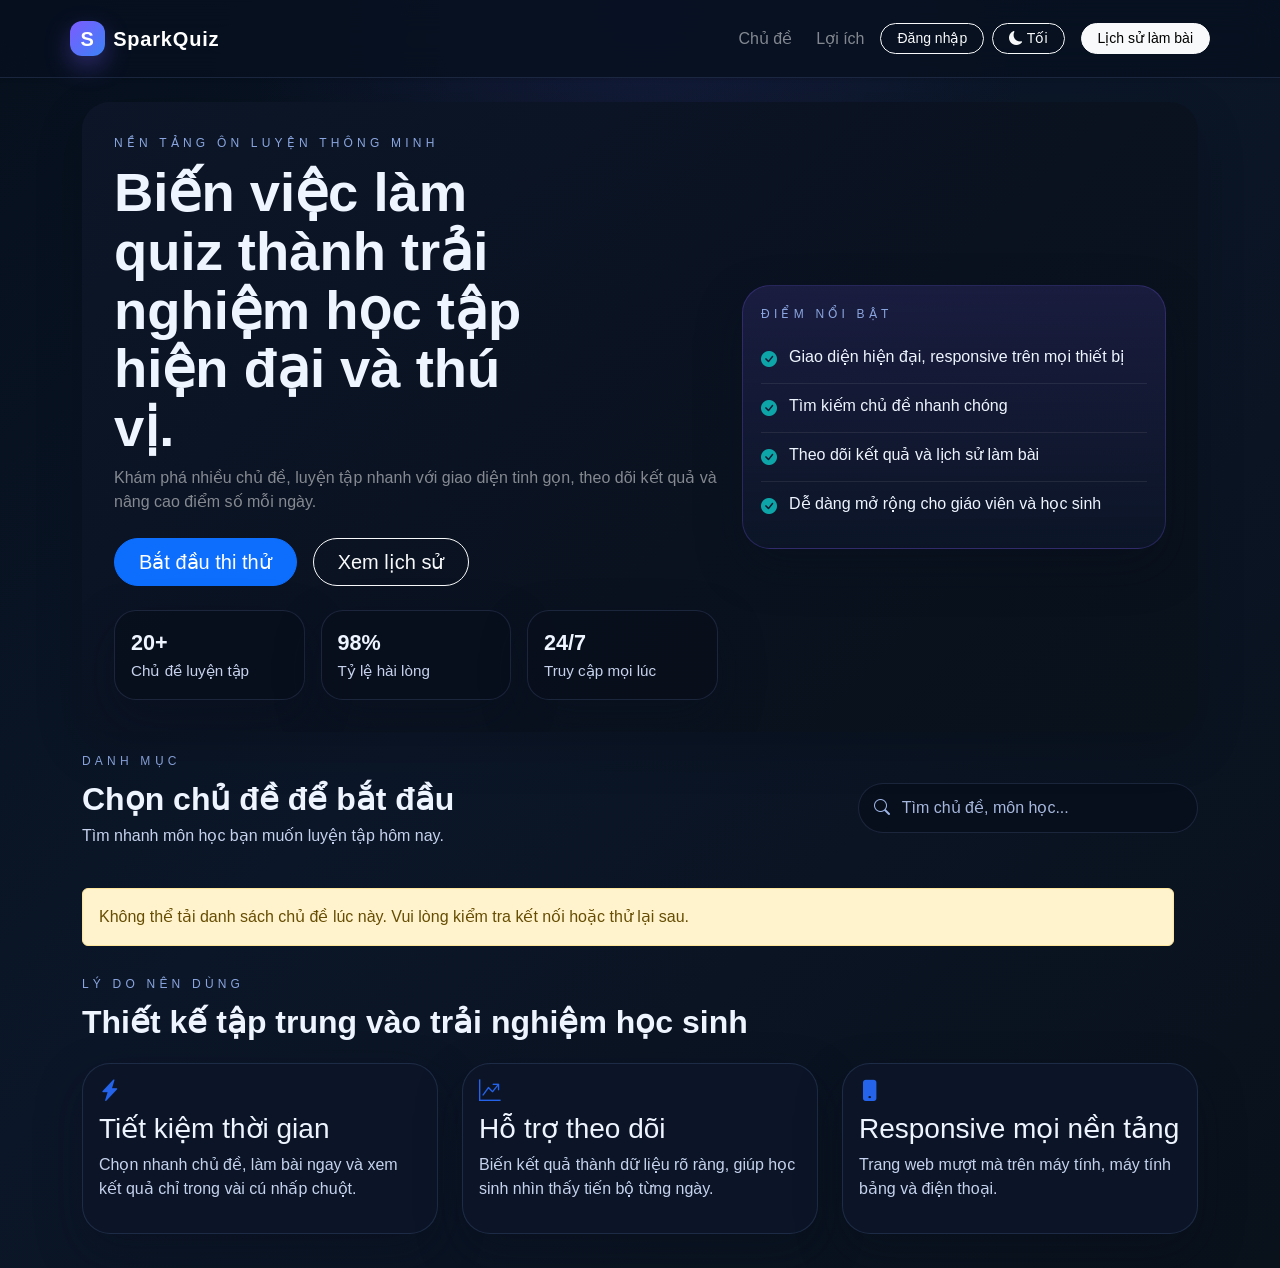
==== commit b4f736b4: "cải tiến tính năng khi chọn câu hỏi" ====
--- a/index.html
+++ b/index.html
@@ -360,73 +360,5 @@
     <script src="https://cdn.jsdelivr.net/npm/bootstrap@5.3.0/dist/js/bootstrap.bundle.min.js"></script>
     <script src="js/api.js"></script>
     <script src="js/main.js"></script>
-    <script>
-      const themeToggle = document.getElementById("themeToggle");
-      const savedTheme = localStorage.getItem("spark-theme") || "dark";
-
-      function applyTheme(theme) {
-        document.body.dataset.theme = theme;
-        if (!themeToggle) return;
-
-        const isDark = theme === "dark";
-        themeToggle.innerHTML = isDark
-          ? '<i class="bi bi-moon-fill"></i> Tối'
-          : '<i class="bi bi-sun-fill"></i> Sáng';
-      }
-
-      applyTheme(savedTheme);
-
-      themeToggle?.addEventListener("click", function () {
-        const nextTheme =
-          document.body.dataset.theme === "dark" ? "light" : "dark";
-        localStorage.setItem("spark-theme", nextTheme);
-        applyTheme(nextTheme);
-      });
-
-      document
-        .getElementById("btn-back-topics")
-        ?.addEventListener("click", function () {
-          document.getElementById("topic-container").classList.remove("d-none");
-          document.getElementById("quiz-section").classList.add("d-none");
-        });
-
-      document
-        .getElementById("historyButtonSecondary")
-        ?.addEventListener("click", function () {
-          document.getElementById("historyButton")?.click();
-        });
-
-      const adminLoginForm = document.getElementById("adminLoginForm");
-      const adminLoginError = document.getElementById("adminLoginError");
-      const adminUsernameInput = document.getElementById("adminUsername");
-      const adminPasswordInput = document.getElementById("adminPassword");
-
-      document
-        .getElementById("openAdminLoginBtn")
-        ?.addEventListener("click", function () {
-          adminLoginError.classList.add("d-none");
-          adminLoginForm.reset();
-          new bootstrap.Modal(
-            document.getElementById("adminLoginModal"),
-          ).show();
-        });
-
-      adminLoginForm?.addEventListener("submit", function (event) {
-        event.preventDefault();
-
-        const username = adminUsernameInput.value.trim();
-        const password = adminPasswordInput.value.trim();
-
-        if (
-          username === "Nhatdl207@" &&
-          password === "nanachicute104201910122007<3"
-        ) {
-          window.location.href = "admin.html";
-          return;
-        }
-
-        adminLoginError.classList.remove("d-none");
-      });
-    </script>
   </body>
 </html>
--- a/css/style.css
+++ b/css/style.css
@@ -310,17 +310,133 @@
   padding-inline: 0.9rem;
 }
 
-.quiz-question-stack .form-check {
+.quiz-topbar {
+  display: flex;
+  flex-wrap: wrap;
+  justify-content: space-between;
+  align-items: center;
+  gap: 0.75rem;
+}
+
+.quiz-head-badges {
+  display: flex;
+  flex-wrap: wrap;
+  gap: 0.55rem;
+}
+
+.quiz-chip {
+  display: inline-flex;
+  align-items: center;
+  gap: 0.35rem;
+  border-radius: 999px;
+  padding: 0.45rem 0.75rem;
+  background: rgba(124, 92, 255, 0.12);
+  border: 1px solid rgba(124, 92, 255, 0.18);
+  color: var(--text);
+  font-size: 0.92rem;
+  font-weight: 600;
+}
+
+.quiz-tip {
+  color: var(--muted);
+  font-size: 0.95rem;
+  margin: 0;
+}
+
+.quiz-question-stack {
+  display: grid;
+  gap: 1rem;
+}
+
+.quiz-question-card {
+  background: linear-gradient(180deg, rgba(255, 255, 255, 0.08), rgba(255, 255, 255, 0.04));
+  border: 1px solid var(--line);
+  border-radius: 24px;
+  padding: 1rem;
+  box-shadow: var(--shadow);
+}
+
+.quiz-question-meta {
+  display: flex;
+  justify-content: space-between;
+  align-items: center;
+  gap: 0.75rem;
+  margin-bottom: 0.6rem;
+}
+
+.quiz-question-number {
+  display: inline-flex;
+  align-items: center;
+  gap: 0.35rem;
+  color: #8b5cf6;
+  font-weight: 700;
+  font-size: 0.95rem;
+}
+
+.quiz-question-level {
+  color: var(--muted);
+  font-size: 0.92rem;
+}
+
+.quiz-question-text {
+  color: var(--text);
+  font-size: 1.02rem;
+  font-weight: 700;
+  margin: 0 0 0.9rem;
+}
+
+.quiz-options {
+  display: grid;
+  gap: 0.65rem;
+}
+
+.quiz-option-card {
+  display: flex;
+  align-items: center;
+  gap: 0.75rem;
   background: var(--panel);
   border: 1px solid var(--line);
-  border-radius: 16px;
-  padding: 0.75rem 0.9rem;
-  margin-bottom: 0.75rem;
-}
-
-.quiz-question-stack p.fw-bold {
-  color: var(--text);
-  font-size: 1.02rem;
+  border-radius: 18px;
+  padding: 0.8rem 0.9rem;
+  cursor: pointer;
+  transition: transform 0.15s ease, border-color 0.15s ease, background 0.15s ease;
+}
+
+.quiz-option-card:hover {
+  transform: translateY(-1px);
+  border-color: rgba(124, 92, 255, 0.35);
+  background: rgba(124, 92, 255, 0.08);
+}
+
+.quiz-option-card input {
+  display: none;
+}
+
+.quiz-option-mark {
+  width: 2rem;
+  height: 2rem;
+  border-radius: 999px;
+  display: grid;
+  place-items: center;
+  background: rgba(124, 92, 255, 0.12);
+  color: #8b5cf6;
+  font-weight: 700;
+  flex: 0 0 2rem;
+}
+
+.quiz-option-text {
+  color: var(--text);
+  line-height: 1.35;
+}
+
+.quiz-option-card.selected {
+  border-color: rgba(16, 185, 129, 0.45);
+  background: rgba(16, 185, 129, 0.12);
+}
+
+.quiz-option-card.selected .quiz-option-mark {
+  background: #10b981;
+  color: #fff;
 }
 
 .info-icon {
